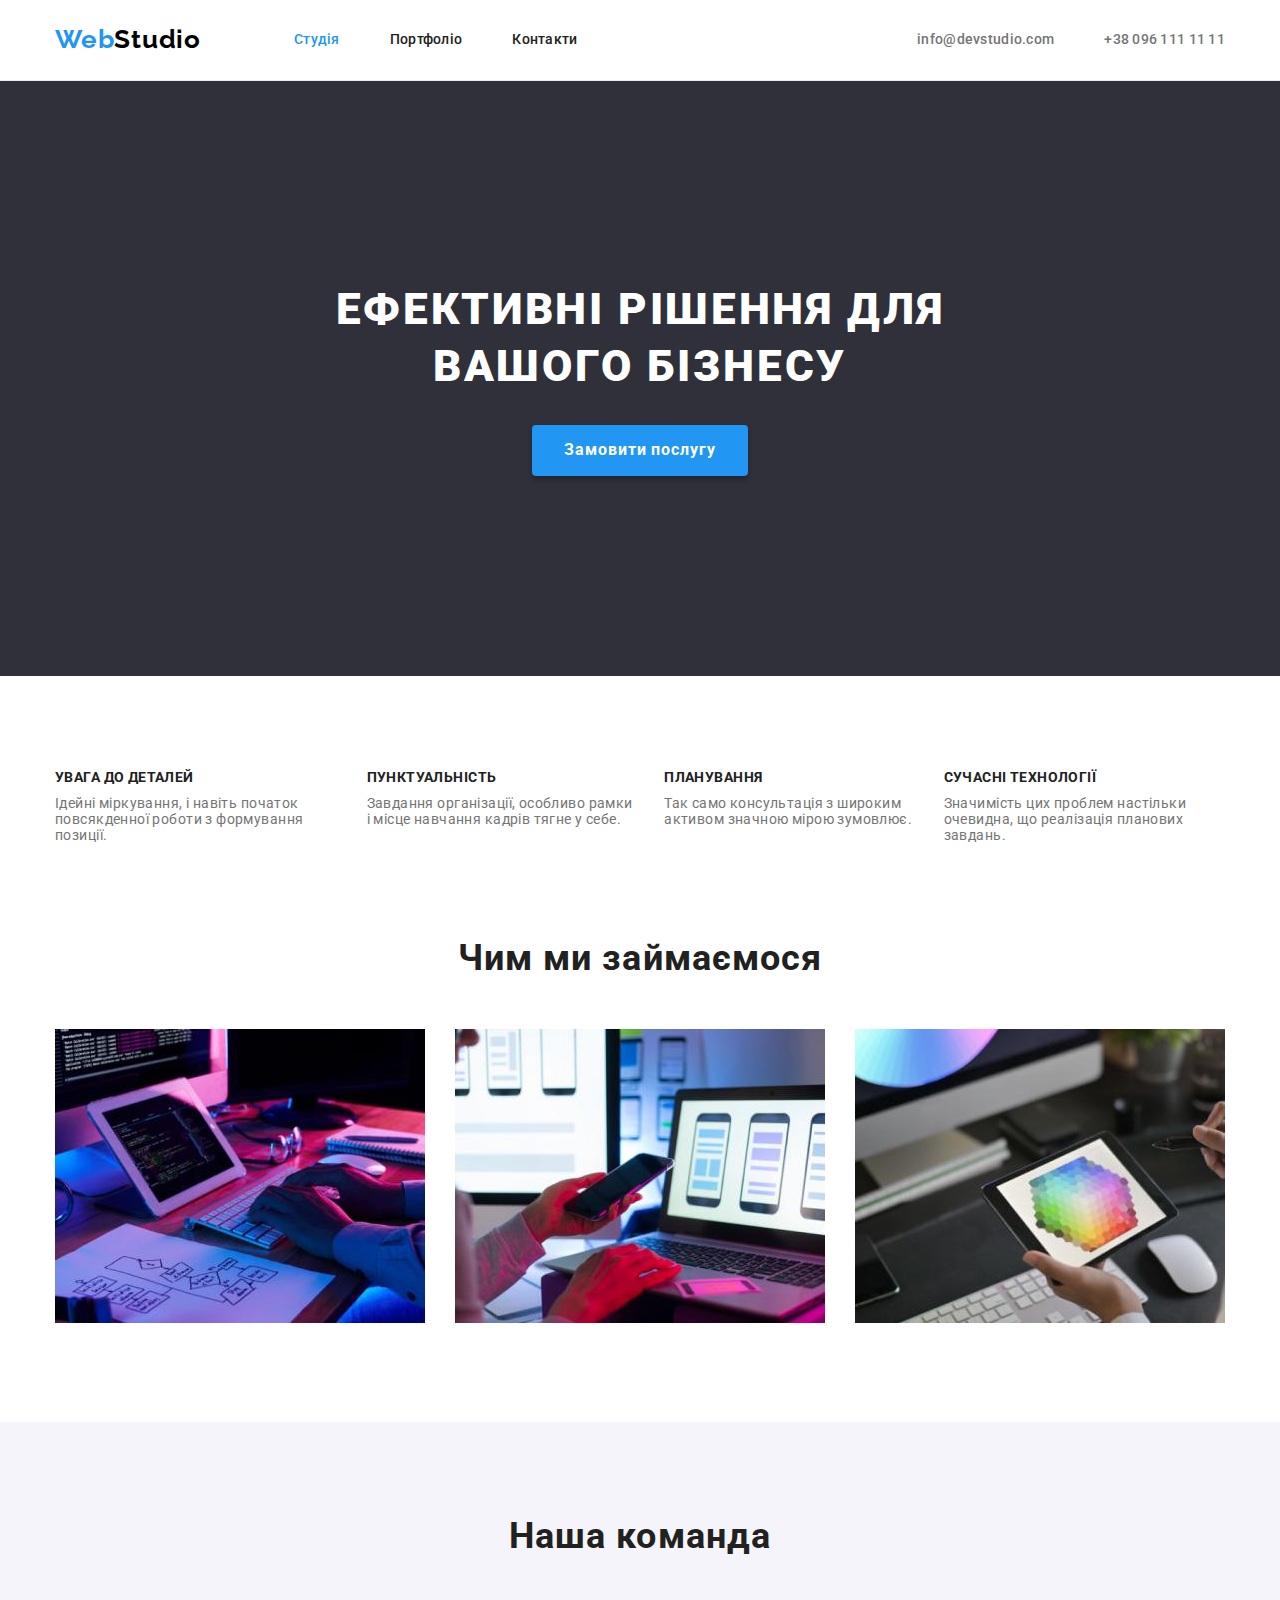
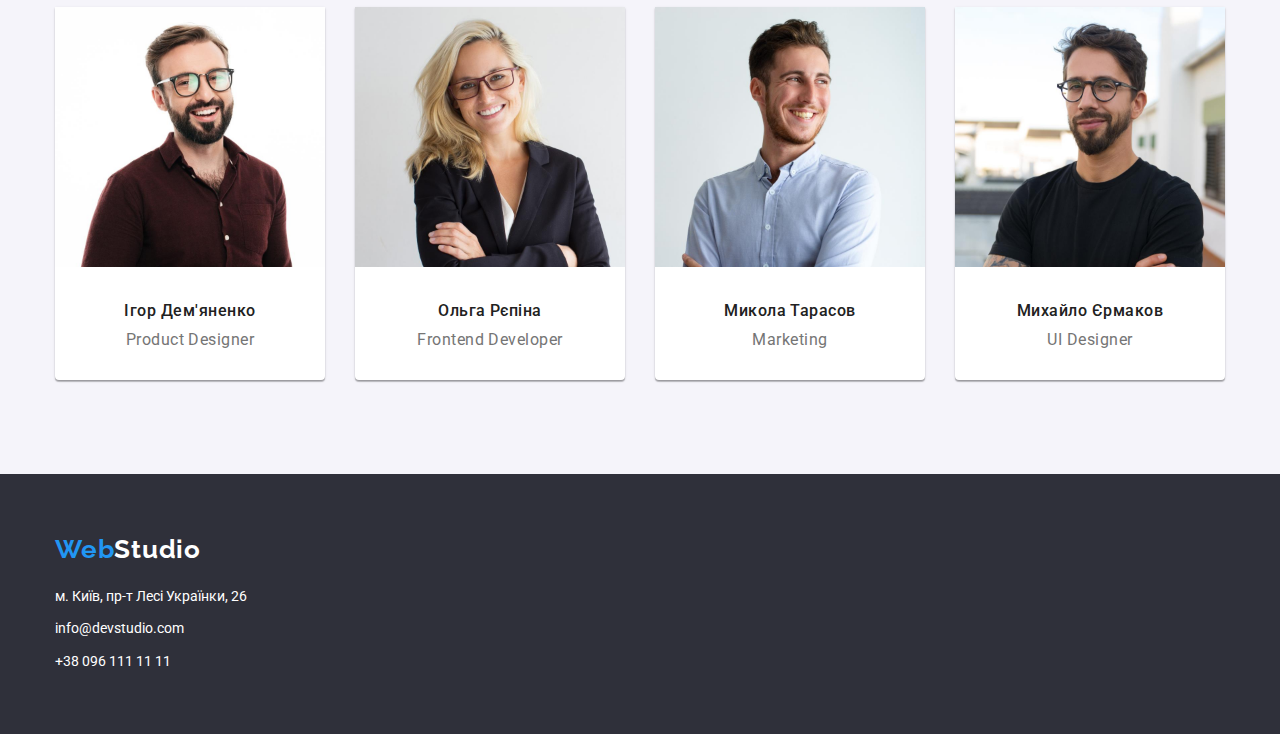
==== index.html @ 36f6ff15 "goit-markup-hw-04" ====
<!DOCTYPE html>
<html lang="uk">
  <head>
    <meta charset="UTF-8">
    <link href="https://fonts.googleapis.com/css2?family=Raleway:wght@700&family=Roboto:wght@400;500;700;900&display=swap" rel="stylesheet">
    <meta http-equiv="X-UA-Compatible" content="IE=edge">
    <meta name="viewport" content="width=device-width, initial-scale=1.0">
    <title>Web Studio</title>
    <link rel="stylesheet" href="https://cdnjs.cloudflare.com/ajax/libs/modern-normalize/1.1.0/modern-normalize.min.css">
    <link rel="stylesheet" href="./css/main.css">
  </head>
  <body>
    <!--Шапка сайту-->
    <header class="header">
      <nav class="container main-nav">
        <a href="./index.html" class="logoheader"><span class="logoweb">Web</span>Studio</a>
        <ul class="site-nav list">
          <li class="item">
            <a href="./index.html" class="link current">Студія</a>
          </li>
          <li class="item">
            <a href="./portfolio.html" class="link">Портфоліо</a>
          </li>
          <li class="item">
            <a href="#" class="link">Контакти</a>
          </li>
        </ul>
        <ul class="nav-contacts list">
          <li class="item">
            <a href="mailto:info@devstudio.com" class="link contacts">info@devstudio.com</a>
          </li>
          <li class="item">
            <a href="tel:+380961111111" class="link contacts">+38 096 111 11 11</a>
          </li>
        </ul>
      </nav>
    </header>
    <main>
      <!--Секція Герой-->
      <section class="hero background">
        <h1 class="hero-title">Ефективні рішення для вашого бізнесу</h1>
        <button type="button" class="button button-hero">Замовити послугу</button>
      </section>
      <!--Cекція Особливості-->
      <section class="section">
        <div class="container"><h2 class="visually-hidden">Наші переваги</h2>
        <ul class="feature list">
          <li class="item">
            <h3 class="feature-title">Увага до деталей</h3>
            <p class="feature-text">
              Ідейні міркування, і навіть початок повсякденної роботи з
              формування позиції.
            </p>
          </li>
          <li class="item">
            <h3 class="feature-title">Пунктуальність</h3>
            <p class="feature-text">
              Завдання організації, особливо рамки і місце навчання кадрів тягне
              у себе.
            </p>
          </li>
          <li class="item">
            <h3 class="feature-title">Планування</h3>
            <p class="feature-text">
              Так само консультація з широким активом значною мірою зумовлює.
            </p>
          </li>
          <li class="item">
            <h3 class="feature-title">Сучасні технології</h3>
            <p class="feature-text">
              Значимість цих проблем настільки очевидна, що реалізація планових
              завдань.
            </p>
          </li>
        </ul></div>
      </section>
      <!--Чим ми займаємося-->
      <section class="section worklist-section">
        <div class="container"><h2 class="worklist-title">Чим ми займаємося</h2>
        <ul class="worklist list">
          <li>
            <img src="./images/box1.jpg" width="370" alt="box1">
          </li>
          <li>
            <img src="./images/box2.jpg" width="370" alt="box2">
          </li>
          <li>
            <img src="./images/box3.jpg" width="370" alt="box3">
          </li>
        </ul></div>
      </section>
      <!--Наша команда-->
      <section class="section-grey">
        <div class="container"><h2 class="family-title">Наша команда</h2>
        <ul class="family list">
          <li class="card item">
            <img class="photo"
              src="./images/ihor.jpg"
              width="270"
              alt="Фото першого співробітника">
            <div class="team"><h3 class="family-name">Ігор Дем'яненко</h3>
            <p class="family-jobtitle">Product Designer</p></div>
          </li>
          <li class="card item">
            <img class="photo"
              src="./images/olha.jpg"
              width="270"
              alt="Фото другого співробітника">
            <div class="team"><h3 class="family-name">Ольга Рєпіна</h3>
            <p class="family-jobtitle">Frontend Developer</p></div>
          </li>
          <li class="card item">
            <img class="photo"
              src="./images/mykola.jpg"
              width="270"
              alt="Фото третього співробітника">
            <div class="team"><h3 class="family-name">Микола Тарасов</h3>
            <p class="family-jobtitle">Marketing</p></div>
          </li>
          <li class="card item">
            <img class="photo"
              src="./images/mykhailo.jpg"
              width="270"
              alt="Фото четвертого співробітника">
            <div class="team"><h3 class="family-name">Михайло Єрмаков</h3>
            <p class="family-jobtitle">UI Designer</p></div>
          </li>
        </ul></div>
      </section>
    </main>
    <!--Футер сайту-->
    <footer class="footer">
      <div class="container"><a href="./index.html" class="address logofooter"><span class="logoweb">Web</span>Studio</a>
      <address>
        <ul class="footer-nav list">
          <li>
            <a
              href="https://goo.gl/maps/ZicWZSvamPS7MqvVA"
              class="address-text link"
              target="_blank"
              rel="noopener noreferrer"
              >м. Київ, пр-т Лесі Українки, 26</a
            >
          </li>
          <li>
            <a href="mailto:info@devstudio.com" class="address-mail link">info@devstudio.com</a>
          </li>
          <li>
            <a href="tel:+380961111111" class="address-tel link">+38 096 111 11 11</a>
          </li>
        </ul>
      </address></div>
    </footer>
  </body>
</html>
---- css/main.css ----
/* Колір основного тексту #212121 */
/* Колір вторичного тексту #757575 */
/* Колір фону #FFFFFF */
/* Колір вторичного фону #F5F4FA */
/* Колір акценту #2196F3 */
/* Колір кнопки #F5F4FA */

:root {
    --primary-text-color: #757575;
    --title-text-color: #212121;
    --accent-color: #2196F3;
    --primary-white-color: #FFFFFF;
    --secondary-bg-color: #F5F4FA;
}

/* html {
    box-sizing: border-box;
}

*,
*::before,
*::after {
    box-sizing: inherit;
} */

body {
    background-color: var(--primary-white-color);
    color: var(--primary-text-color);
    font-family: 'Roboto', sans-serif;
    margin: 0;
}

.header {
    border-bottom: 1px solid #ECECEC;
}

/* Hidden H1 */
.visually-hidden {
    position: absolute;
    white-space: nowrap;
    
    width: 1px;
    height: 1px;
    
    overflow: hidden;
    
    border: 0;
    padding: 0;
    
    clip: rect(0 0 0 0);
    clip-path: inset(50%);
    margin: -1px;
  } 

.li {
    padding: 0;
    margin: 0;
}

.ul {
    padding: 0;
    margin: 0;
    padding-inline-start: 0;
}

.list {
    list-style: none;
    margin: 0;
    padding: 0;
}

/* Контейнер */
.container {
    width: 1200px;
    
    padding-left: 15px;
    padding-right: 15px;
  
    margin-left: auto;
    margin-right: auto;
  }

/* Background */

.background {
    background-color: #2F303A;
}

.footer {
    background-color: #2F303A;
    padding-top: 60px;
    padding-bottom: 60px;
}

/* Логотип/Logo */

.logoheader {
    color: #000000;
    
    font-family: Raleway;
    font-weight: 700;
    font-size: 26px;
    
    line-height: 1.19;
    letter-spacing: 0.03em;

    padding-top: 24px;
    padding-bottom: 25px;
    
    text-decoration: none;
}

.logofooter {
    color: #FFFFFF;
    display: inline-block;
    
    font-family: Raleway;
    font-weight: 700;
    font-size: 26px;
    
    line-height: 1.19;
    letter-spacing: 0.03em;
    
    text-decoration: none;

    margin-bottom: 20px;
}

.logoweb {
    color: #2196F3;
}

/* Site nav */

.main-nav {
    display: flex;
    align-items: center;
}

.site-nav {
    display: flex;
    margin-left: 93px;
}

.site-nav .link {
    color: var(--title-text-color);
    
    font-weight: 500;
    font-size: 14px;
    
    line-height: 1.14;
    letter-spacing: 0.02em;
    
    display: block;
    
    padding-top: 32px;
    padding-bottom: 32px;
    
    text-decoration: none;
}

.site-nav .item + .item {
    margin-left: 50px;
}

.nav-contacts {
    display: flex;
    margin-left: auto;
}

.nav-contacts .link {
    color: var(--primary-text-color);
    
    font-weight: 500;
    font-size: 14px;
    
    line-height: 1.14;
    letter-spacing: 0.02em;
    
    display: block;
    
    padding-top: 32px;
    padding-bottom: 32px;
    
    text-decoration: none;
}

.nav-contacts .item + .item {
    margin-left: 50px;
}

.site-nav .link:hover,
.site-nav .link:focus,
.nav-contacts .link:hover,
.nav-contacts .link:focus {
    color: var(--accent-color);
}

.link.current {
    color: var(--accent-color);
}

/* Герой */

.hero {
    text-align: center;

    padding-top: 200px;
    padding-bottom: 200px;
}

.hero-title {
    color: #FFFFFF;

    font-weight: 900;
    font-size: 44px;

    line-height: 1.3;
    text-align: center;
    letter-spacing: 0.06em;

    text-transform: uppercase;

    width: 696px;

    margin: 0 auto 30px;
}

/* Button */

.button {
    background-color: #F5F4FA;
    font-size: 16px;
    line-height: 1.6;
    text-align: center;
    letter-spacing: 0.03em;
    cursor: pointer;
}

.button:focus,
.button:hover {
    color: var(--primary-white-color);
    background-color: var(--accent-color);
}

.button-portfolio:focus,
.button-portfolio:hover {
    color: var(--primary-white-color);
    background-color: var(--accent-color);
    box-shadow: 0 4px 4px rgba(0, 0, 0, 0.250);
}


.button-hero {
    color: var(--primary-white-color);
    background-color: #2196F3;
    font-weight: 700;
    font-size: 16px;
    line-height: 1.9;
    align-items: center;
    text-align: center;
    letter-spacing: 0.06em;
    border: 0 solid;
    border-color: var(--accent-color);
    border-radius: 4px;
    box-shadow: 0 4px 4px rgba(0, 0, 0, 0.250);

    padding: 10px 32px;
}

.button-portfolio {
    font-family: inherit;
    color: #000000;
    background-color: #F5F4FA;
    font-weight: 500;
    font-size: 16px;
    line-height: 1.6;
    text-align: center;
    letter-spacing: 0.03em;
    padding: 6px 22px;
    min-width: 73px;
    border: 0 solid;
    border-color: var(--accent-color);
    border-radius: 4px;
    /* box-shadow: 0 4px 4px rgba(0, 0, 0, 0.250) */
}

/* Секція */

.section {
    color: var(--primary-text-color);
    padding-top: 94px;
    padding-bottom: 94px;
}

.section-portfolio {
    padding-bottom: 94px;
}

.section-grey {
    background-color: var(--secondary-bg-color);
    padding-top: 94px;
    padding-bottom: 94px;
}

/* Особливості/Features */

/* .feature-headtitle {
    display: none;
} */

.feature {
    display: flex;
    /* margin-top: 94px;
    margin-bottom: 94px; */
}

.feature-list {
    color: var(--primary-text-color);
    font-size: 14px;
    line-height: 1.7;
    letter-spacing: 0.03em;
    padding-left: 0;
    display: block;
    align-items: center;
    margin-top: 0;
    margin-bottom: 0;
}

.feature-title {
    color: var(--title-text-color);
    font-weight: 700;
    font-size: 14px;
    line-height: 1.14;
    letter-spacing: 0.03em;
    text-transform: uppercase;
    margin-top: 0;
    margin-bottom: 10px;
}

.feature-text {
    color: var(--primary-text-color);
    font-size: 14px;
    line-height: 1.14;
    letter-spacing: 0.03em;
    margin-top: 0;
    margin-bottom: 0;
}

.feature .item + .item {
    margin-left: 30px;
}

/* Чим ми займаємось/Work */

.worklist {
    display: flex;
    justify-content: space-between;
    margin-bottom: 0;
}

.worklist-section {
    padding-top: 0;
    padding-bottom: 94px;
}

.worklist-title {
    display: block;
    color: var(--title-text-color);
    font-weight: 700;
    font-size: 36px;
    line-height: 1.16;
    text-align: center;
    letter-spacing: 0.03em;
    margin-top: 0;
    margin-bottom: 50px;
}

/* Наша команда/Family */

.family {
    display: flex;
    margin-bottom: 0;
}

.family .card {
    align-items: center;
    background-color: var(--primary-white-color);
    box-shadow: 0px 1px 3px rgba(0, 0, 0, 0.12), 0px 1px 1px rgba(0, 0, 0, 0.14), 0px 2px 1px rgba(0, 0, 0, 0.2);
    border-radius: 0px 0px 4px 4px;
}

.family .item + .item {
    margin-left: 30px;
}

.family .photo {
    margin-bottom: 0;
}

.family-title {
    color: var(--title-text-color);
    font-weight: 700;
    font-size: 36px;
    line-height: 1.16;
    text-align: center;
    letter-spacing: 0.03em;
    margin-top: 0;
    margin-bottom: 50px;
}

.family-name {
    color: var(--title-text-color);
    font-weight: 500;
    font-size: 16px;
    line-height: 1.18;
    text-align: center;
    letter-spacing: 0.03em;
    margin-top: 0;
    margin-bottom: 10px;
}

.family-jobtitle {
    font-size: 16px;
    line-height: 1.18;
    text-align: center;
    letter-spacing: 0.03em;
    margin: 0;
}

.team {
    padding-top: 30px;
    padding-bottom: 30px;
}

/* Портфоліо/Portfolio */

.portfolio-btn {
    display: flex;
    justify-content: center;
    gap: 8px;
    margin-bottom: 50px;
}

.portfolio-img {
    display: block;
}

/* .portfolio-btn {
    margin-top: 94px;
    margin-bottom: 34px;
} */

/* .portfolio-btn .item + .item {
    margin-left: 8px;
} */

.portfolio-list {
    display: flex;
    flex-wrap: wrap;
    align-items: center;
}

.portfolio-list .card {
    align-items: center;
    background-color: var(--primary-white-color);
    margin-right: 30px;
    margin-bottom: 30px;
}

.portfolio-title {
    color: var(--title-text-color);
    font-weight: 700;
    font-size: 18px;
    line-height: 2;
    letter-spacing: 0.06em;
    margin: 0;
}

.portfolio-text {
    color: var(--primary-text-color);
    font-style: normal;
    font-weight: 400;
    font-size: 16px;
    line-height: 1.9;
    letter-spacing: 0.03em;
    margin-top: 4px;
    margin-bottom: 0;
}

.portfolio-list .card:nth-child(3n) {
    margin-right: 0;
}

.portfolio-list .card:nth-last-child(-n+3) {
    margin-bottom: 0;
}

.portfolio-link {
    text-decoration: none;
    margin: 0;
}

.portfolio-list .border {
    padding: 20px 24px;

    border-right-width: 1px;
    border-right-style: solid;
    border-right-color: #EEEEEE;

    border-bottom-width: 1px;
    border-bottom-style: solid;
    border-bottom-color: #EEEEEE;

    border-left-width: 1px;
    border-left-style: solid;
    border-left-color: #EEEEEE;
}

/* Адреса/Address */
.address {
    text-decoration: none;
    font-style: normal; 
}

.address-text {
    display: inline-block;
    text-decoration: none;
    font-style: normal;
    color: #FFFFFF;
    font-size: 14px;
    line-height: 1.71;
    margin-bottom: 9px;
}

.address-mail {
    display: inline-block;
    text-decoration: none;
    font-style: normal;
    color: #FFFFFF;
    font-size: 14px;
    line-height: 1.71;
    margin-bottom: 9px;
}

.address-tel {
    display: inline-block;
    text-decoration: none;
    font-style: normal;
    color: #FFFFFF;
    font-size: 14px;
    line-height: 1.71;
}

/* .address-link {
    text-decoration: none;
    font-style: normal;
    color: rgba(255, 255, 255, 0.6);
    font-size: 14px;
    line-height: 1.71;
} */

/* Футер/Footer */
.footer-nav {
    margin: 0;
}

.footer-nav .link {
    text-decoration: none;
}

.footer-nav .link:hover,
.footer-nav .link:focus {
    color: var(--accent-color);
}
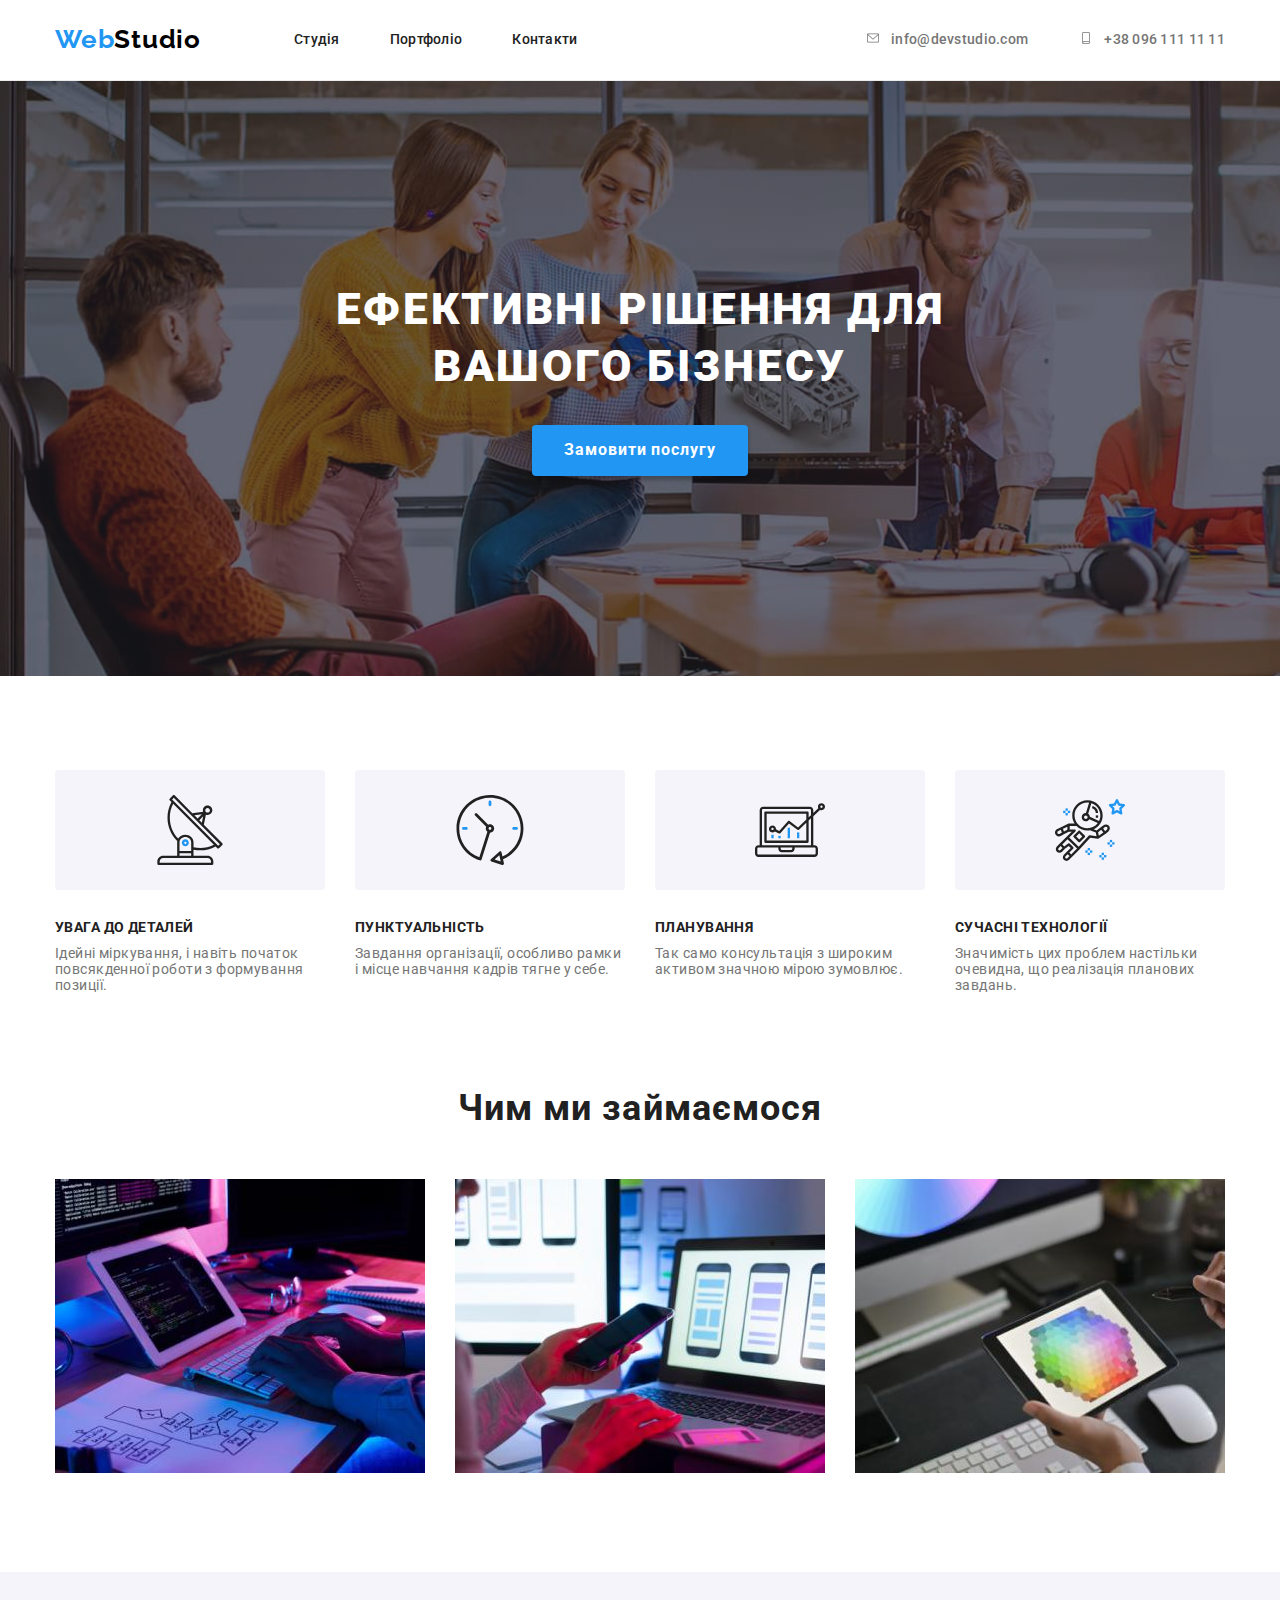
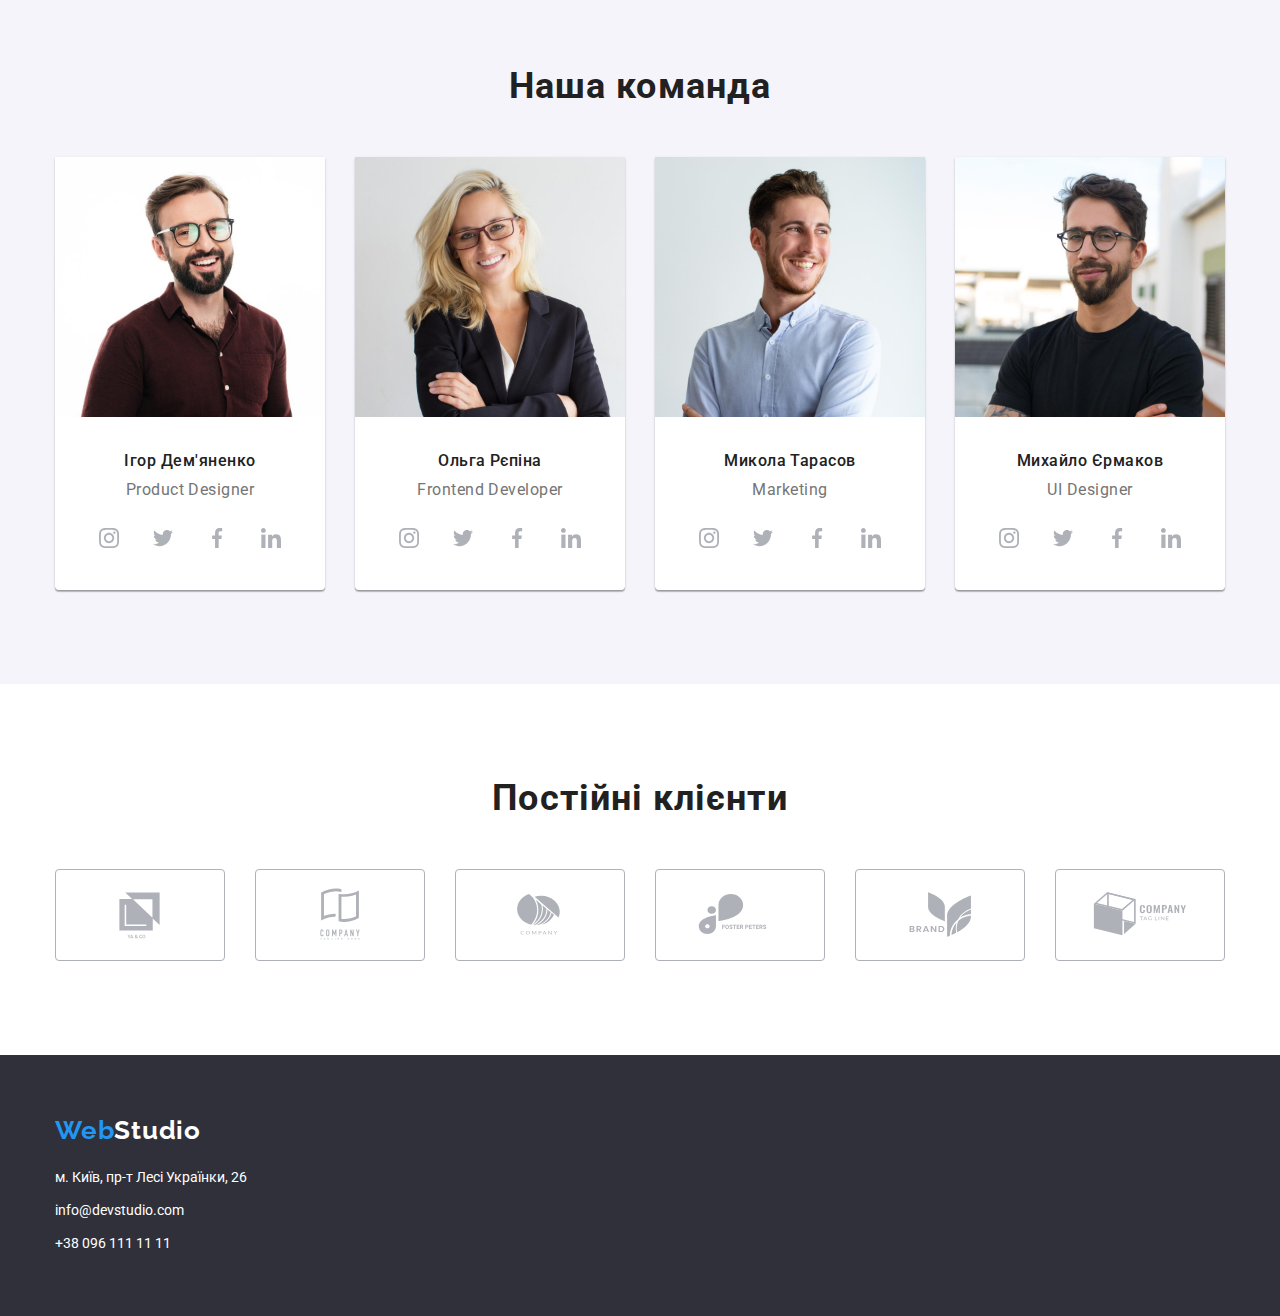
==== commit a58957b1: "goit-markup-hw-04" ====
--- a/index.html
+++ b/index.html
@@ -27,10 +27,15 @@
         </ul>
         <ul class="nav-contacts list">
           <li class="item">
-            <a href="mailto:info@devstudio.com" class="link contacts">info@devstudio.com</a>
-          </li>
-          <li class="item">
-            <a href="tel:+380961111111" class="link contacts">+38 096 111 11 11</a>
+            <a href="mailto:info@devstudio.com" class="link contacts">
+              <svg class="contact-icons" width="16px" height="12px">
+                <use href="./images/icons.svg#icon-envelope"></use>
+                </svg>info@devstudio.com</a>
+          </li>
+          <li class="item">
+            <a href="tel:+380961111111" class="link contacts"><svg class="contact-icons" width="16px" height="12px">
+              <use href="./images/icons.svg#icon-smartphone"></use>
+              </svg>+38 096 111 11 11</a>
           </li>
         </ul>
       </nav>
@@ -46,6 +51,9 @@
         <div class="container"><h2 class="visually-hidden">Наші переваги</h2>
         <ul class="feature list">
           <li class="item">
+            <div class="feature-pics"><svg width="70px" height="70px">
+              <use href="./images/icons.svg#icon-antenna"></use>
+              </svg></div>
             <h3 class="feature-title">Увага до деталей</h3>
             <p class="feature-text">
               Ідейні міркування, і навіть початок повсякденної роботи з
@@ -53,6 +61,9 @@
             </p>
           </li>
           <li class="item">
+            <div class="feature-pics"><svg width="70px" height="70px">
+              <use href="./images/icons.svg#icon-clock"></use>
+              </svg></div>
             <h3 class="feature-title">Пунктуальність</h3>
             <p class="feature-text">
               Завдання організації, особливо рамки і місце навчання кадрів тягне
@@ -60,12 +71,18 @@
             </p>
           </li>
           <li class="item">
+            <div class="feature-pics"><svg width="70px" height="70px">
+              <use href="./images/icons.svg#icon-diagram"></use>
+              </svg></div>
             <h3 class="feature-title">Планування</h3>
             <p class="feature-text">
               Так само консультація з широким активом значною мірою зумовлює.
             </p>
           </li>
           <li class="item">
+            <div class="feature-pics"><svg width="70px" height="70px">
+              <use href="./images/icons.svg#icon-astronaut"></use>
+              </svg></div>
             <h3 class="feature-title">Сучасні технології</h3>
             <p class="feature-text">
               Значимість цих проблем настільки очевидна, що реалізація планових
@@ -100,6 +117,20 @@
               alt="Фото першого співробітника">
             <div class="team"><h3 class="family-name">Ігор Дем'яненко</h3>
             <p class="family-jobtitle">Product Designer</p></div>
+            <ul class="social-media list">
+              <li class="social-item"><a href="#" class="social-link"><svg class="social-icon" width="20px" height="20px">
+                <use href="./images/icons.svg#icon-instagram"></use>
+                </svg></a></li>
+                <li class="social-item"><a href="#" class="social-link"><svg class="social-icon" width="20px" height="20px">
+                <use href="./images/icons.svg#icon-twitter"></use>
+                </svg></a></li>
+                <li class="social-item"><a href="#" class="social-link"><svg class="social-icon" width="20px" height="20px">
+                <use href="./images/icons.svg#icon-facebook"></use>
+                </svg></a></li>
+                <li class="social-item"><a href="#" class="social-link"><svg class="social-icon" width="20px" height="20px">
+                <use href="./images/icons.svg#icon-linkedin"></use>
+                </svg></a></li>
+            </ul>
           </li>
           <li class="card item">
             <img class="photo"
@@ -108,6 +139,20 @@
               alt="Фото другого співробітника">
             <div class="team"><h3 class="family-name">Ольга Рєпіна</h3>
             <p class="family-jobtitle">Frontend Developer</p></div>
+            <ul class="social-media list">
+              <li class="social-item"><a href="#" class="social-link"><svg class="social-icon" width="20px" height="20px">
+                <use href="./images/icons.svg#icon-instagram"></use>
+                </svg></a></li>
+                <li class="social-item"><a href="#" class="social-link"><svg class="social-icon" width="20px" height="20px">
+                <use href="./images/icons.svg#icon-twitter"></use>
+                </svg></a></li>
+                <li class="social-item"><a href="#" class="social-link"><svg class="social-icon" width="20px" height="20px">
+                <use href="./images/icons.svg#icon-facebook"></use>
+                </svg></a></li>
+                <li class="social-item"><a href="#" class="social-link"><svg class="social-icon" width="20px" height="20px">
+                <use href="./images/icons.svg#icon-linkedin"></use>
+                </svg></a></li>
+            </ul>
           </li>
           <li class="card item">
             <img class="photo"
@@ -116,6 +161,20 @@
               alt="Фото третього співробітника">
             <div class="team"><h3 class="family-name">Микола Тарасов</h3>
             <p class="family-jobtitle">Marketing</p></div>
+            <ul class="social-media list">
+              <li class="social-item"><a href="#" class="social-link"><svg class="social-icon" width="20px" height="20px">
+                <use href="./images/icons.svg#icon-instagram"></use>
+                </svg></a></li>
+                <li class="social-item"><a href="#" class="social-link"><svg class="social-icon" width="20px" height="20px">
+                <use href="./images/icons.svg#icon-twitter"></use>
+                </svg></a></li>
+                <li class="social-item"><a href="#" class="social-link"><svg class="social-icon" width="20px" height="20px">
+                <use href="./images/icons.svg#icon-facebook"></use>
+                </svg></a></li>
+                <li class="social-item"><a href="#" class="social-link"><svg class="social-icon" width="20px" height="20px">
+                <use href="./images/icons.svg#icon-linkedin"></use>
+                </svg></a></li>
+            </ul>
           </li>
           <li class="card item">
             <img class="photo"
@@ -124,8 +183,46 @@
               alt="Фото четвертого співробітника">
             <div class="team"><h3 class="family-name">Михайло Єрмаков</h3>
             <p class="family-jobtitle">UI Designer</p></div>
+            <ul class="social-media list">
+              <li class="social-item"><a href="#" class="social-link"><svg class="social-icon" width="20px" height="20px">
+                <use href="./images/icons.svg#icon-instagram"></use>
+                </svg></a></li>
+                <li class="social-item"><a href="#" class="social-link"><svg class="social-icon" width="20px" height="20px">
+                <use href="./images/icons.svg#icon-twitter"></use>
+                </svg></a></li>
+                <li class="social-item"><a href="#" class="social-link"><svg class="social-icon" width="20px" height="20px">
+                <use href="./images/icons.svg#icon-facebook"></use>
+                </svg></a></li>
+                <li class="social-item"><a href="#" class="social-link"><svg class="social-icon" width="20px" height="20px">
+                <use href="./images/icons.svg#icon-linkedin"></use>
+                </svg></a></li>
+            </ul>
           </li>
         </ul></div>
+      </section>
+      <!--Постійні клієнти-->
+      <section class="section-clients">
+        <div class="container"><h2 class="clients-title">Постійні клієнти</h2>
+        <div class="clients-list"><ul class="clients-list list">
+        <li class="clients-item"><svg class="clients-icon" width="160px" height="106px">
+          <use href="./images/icons.svg#icon-clients-logo1"></use>
+          </svg></li>
+        <li class="clients-item"><svg class="clients-icon" width="160px" height="106px">
+          <use href="./images/icons.svg#icon-clients-logo2"></use>
+          </svg></li>
+        <li class="clients-item"><svg class="clients-icon" width="160px" height="106px">
+          <use href="./images/icons.svg#icon-clients-logo3"></use>
+          </svg></li>
+        <li class="clients-item"><svg class="clients-icon" width="160px" height="106px">
+          <use href="./images/icons.svg#icon-clients-logo4"></use>
+          </svg></li>
+        <li class="clients-item"><svg class="clients-icon" width="160px" height="106px">
+          <use href="./images/icons.svg#icon-clients-logo5"></use>
+          </svg></li>
+        <li class="clients-item"><svg class="clients-icon" width="160px" height="106px">
+          <use href="./images/icons.svg#icon-clients-logo6"></use>
+          </svg></li></ul></div>
+      </div>
       </section>
     </main>
     <!--Футер сайту-->
--- a/css/main.css
+++ b/css/main.css
@@ -11,6 +11,8 @@
     --accent-color: #2196F3;
     --primary-white-color: #FFFFFF;
     --secondary-bg-color: #F5F4FA;
+    --icons-color: #AFB1B8;
+    --border-color: #AFB1B8;
 }
 
 /* html {
@@ -166,6 +168,8 @@
 .nav-contacts {
     display: flex;
     margin-left: auto;
+    justify-content: center;
+    align-items: center;
 }
 
 .nav-contacts .link {
@@ -196,8 +200,13 @@
     color: var(--accent-color);
 }
 
-.link.current {
-    color: var(--accent-color);
+/* .link.current {
+    color: currentColor;
+} */
+
+.contact-icons {
+    margin-right: 10px;
+    fill: currentColor;
 }
 
 /* Герой */
@@ -207,6 +216,13 @@
 
     padding-top: 200px;
     padding-bottom: 200px;
+    
+    background-image: linear-gradient(
+    rgba(47, 48, 58, 0.4),
+    rgba(47, 48, 58, 0.4)),
+    url(../images/hero-image.jpg);
+    background-repeat: no-repeat;
+    background-size: cover;
 }
 
 .hero-title {
@@ -224,6 +240,8 @@
     width: 696px;
 
     margin: 0 auto 30px;
+
+
 }
 
 /* Button */
@@ -305,10 +323,6 @@
 
 /* Особливості/Features */
 
-/* .feature-headtitle {
-    display: none;
-} */
-
 .feature {
     display: flex;
     /* margin-top: 94px;
@@ -349,6 +363,17 @@
 
 .feature .item + .item {
     margin-left: 30px;
+}
+
+.feature-pics {
+    display: flex;
+    width: 270px;
+    height: 120px;
+    padding: 25px 100px;
+    align-items: center;
+    background-color: var(--secondary-bg-color);
+    margin-bottom: 30px;
+    border-radius: 4px;
 }
 
 /* Чим ми займаємось/Work */
@@ -430,8 +455,81 @@
 
 .team {
     padding-top: 30px;
-    padding-bottom: 30px;
-}
+}
+
+.social-media {
+    display: flex;
+    justify-content: center;
+    margin: 16px 32px 30px 32px
+}
+
+.social-item {
+    margin-right: 10px;
+}
+
+.social-item:last-child {
+    margin-right: 0;
+}
+
+.social-link {
+    display: flex;
+    justify-content: center;
+    align-items: center;
+    height: 44px;
+    width: 44px;
+    padding: 12px;
+    border-radius: 50%;
+    color: var(--icons-color);
+    cursor: pointer;
+}
+
+.social-link:hover,
+.social-link:focus {
+    background-color: var(--accent-color);
+    color: var(--primary-white-color);
+}
+
+.social-icon {
+    fill: currentColor;
+}
+
+/* .social-media {
+    display: flex;
+    justify-content: center;
+    margin: 16px 32px 30px 32px;
+}
+
+.social-item {
+    display: flex;
+    margin-right: 10px;
+    width: 44px;
+    height: 44px;
+    border-radius: 50%;
+    padding: 12px;
+}
+
+.social-item:last-child {
+    margin-right: 0;
+}
+
+.social-link {
+    display: flex;
+    width: 100%;
+    height: 100%;
+    align-items: center;
+    justify-content: center;
+    color: var(--icons-color);
+}
+
+.social-item:hover,
+.social-item:focus {
+    background-color: var(--accent-color);
+    fill: var(--primary-white-color);
+}
+
+.social-icon {
+    fill: currentColor;
+} */
 
 /* Портфоліо/Portfolio */
 
@@ -517,6 +615,65 @@
     border-left-color: #EEEEEE;
 }
 
+/* Постійні клієнти */
+/* .clients {
+    display: flex;
+    flex-wrap: wrap;
+    align-items: center;
+} */
+
+.section-clients {
+    display: flex;
+    flex-wrap: wrap;
+    align-items: center;
+    padding-top: 94px;
+    padding-bottom: 94px;
+}
+
+.clients-title {
+    color: var(--title-text-color);
+    font-weight: 700;
+    font-size: 36px;
+    line-height: 1.16;
+    text-align: center;
+    letter-spacing: 0.03em;
+    margin-top: 0;
+    margin-bottom: 50px;
+}
+
+.clients-list {
+    display: flex;
+    justify-content: center;
+    align-items: center;
+}
+
+.clients-item {
+    display: flex;
+    width: 170px;
+    height: 92px;
+    padding: 16px 32px;
+    align-items: center;
+    margin-right: 30px;
+    border: 1px solid ;
+    color: var(--icons-color);
+    border-color: var(--border-color);
+    border-radius: 4px;
+}
+
+.clients-item:last-child {
+    margin-right: 0;
+}
+
+.clients-item:hover,
+.clients-item:focus {
+    border-color: var(--accent-color);
+    color: var(--accent-color);
+}
+
+.clients-icon {
+    fill: currentColor;
+}
+
 /* Адреса/Address */
 .address {
     text-decoration: none;
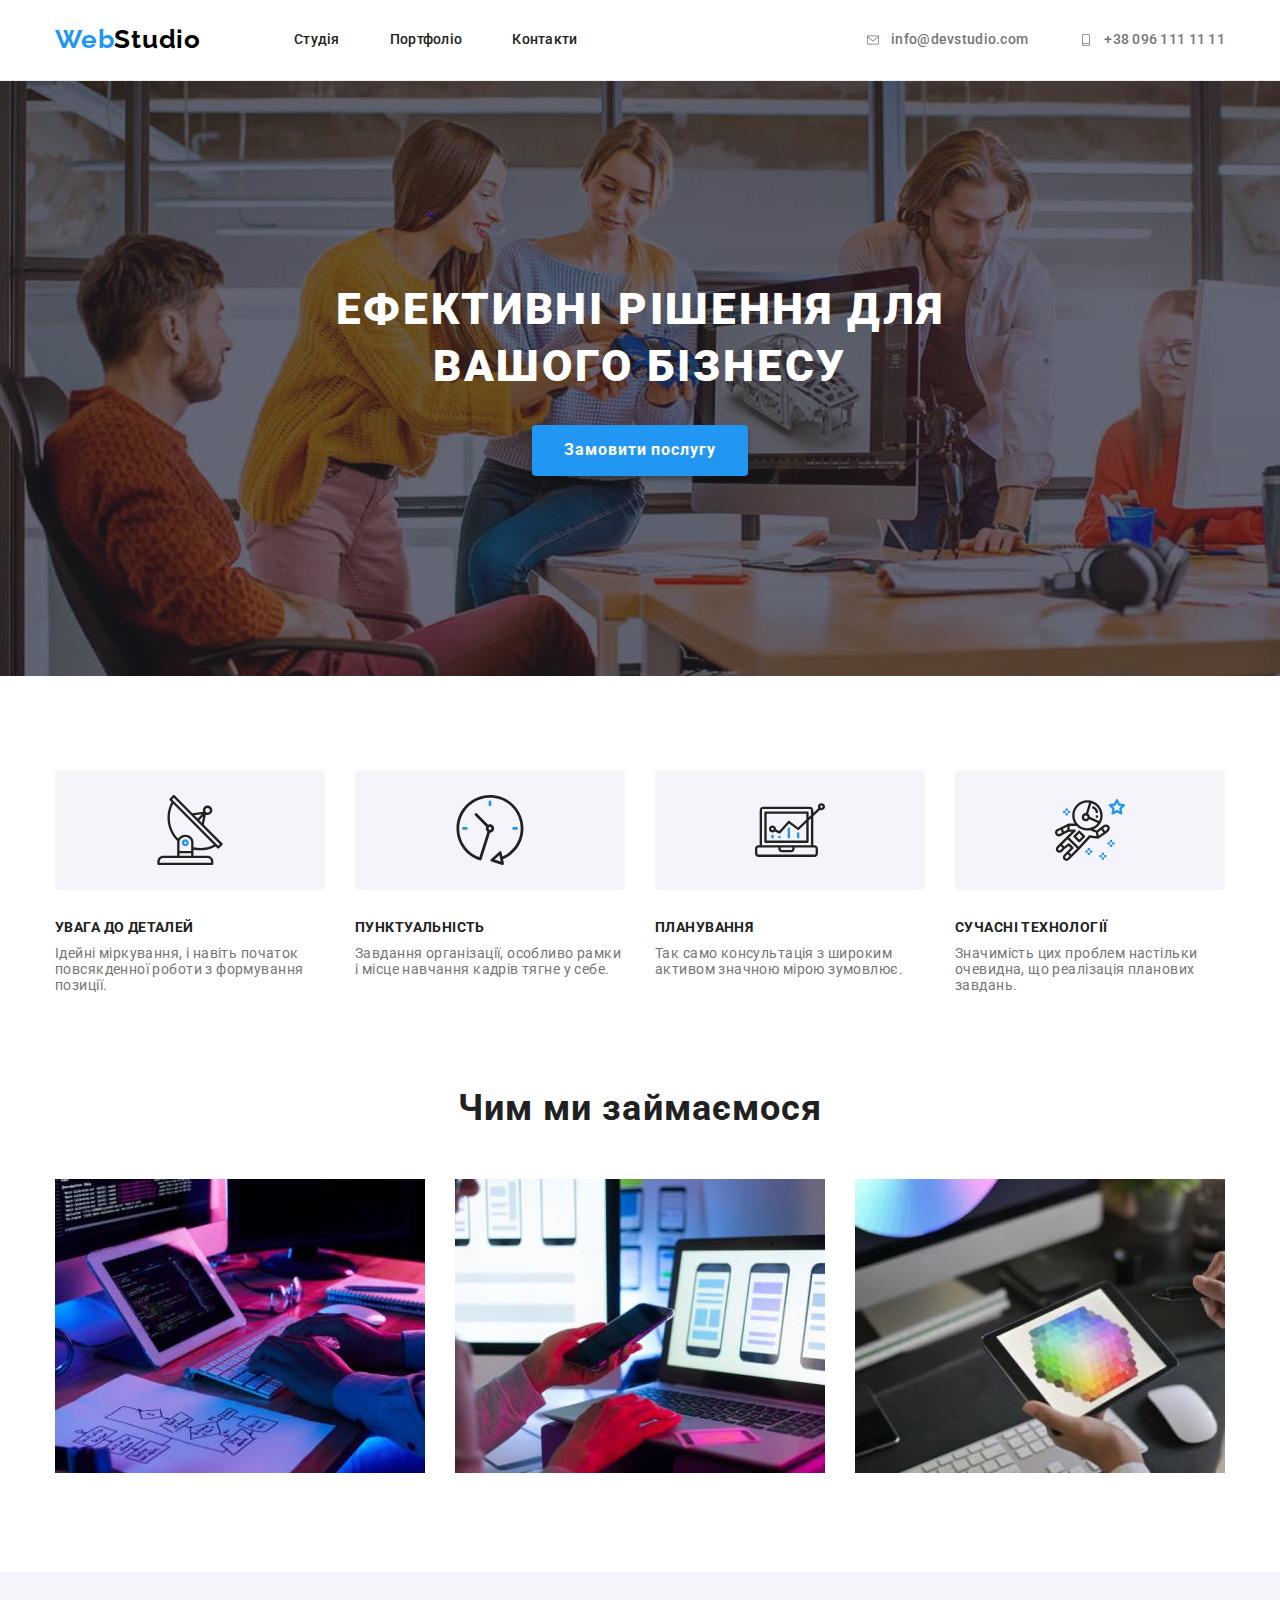
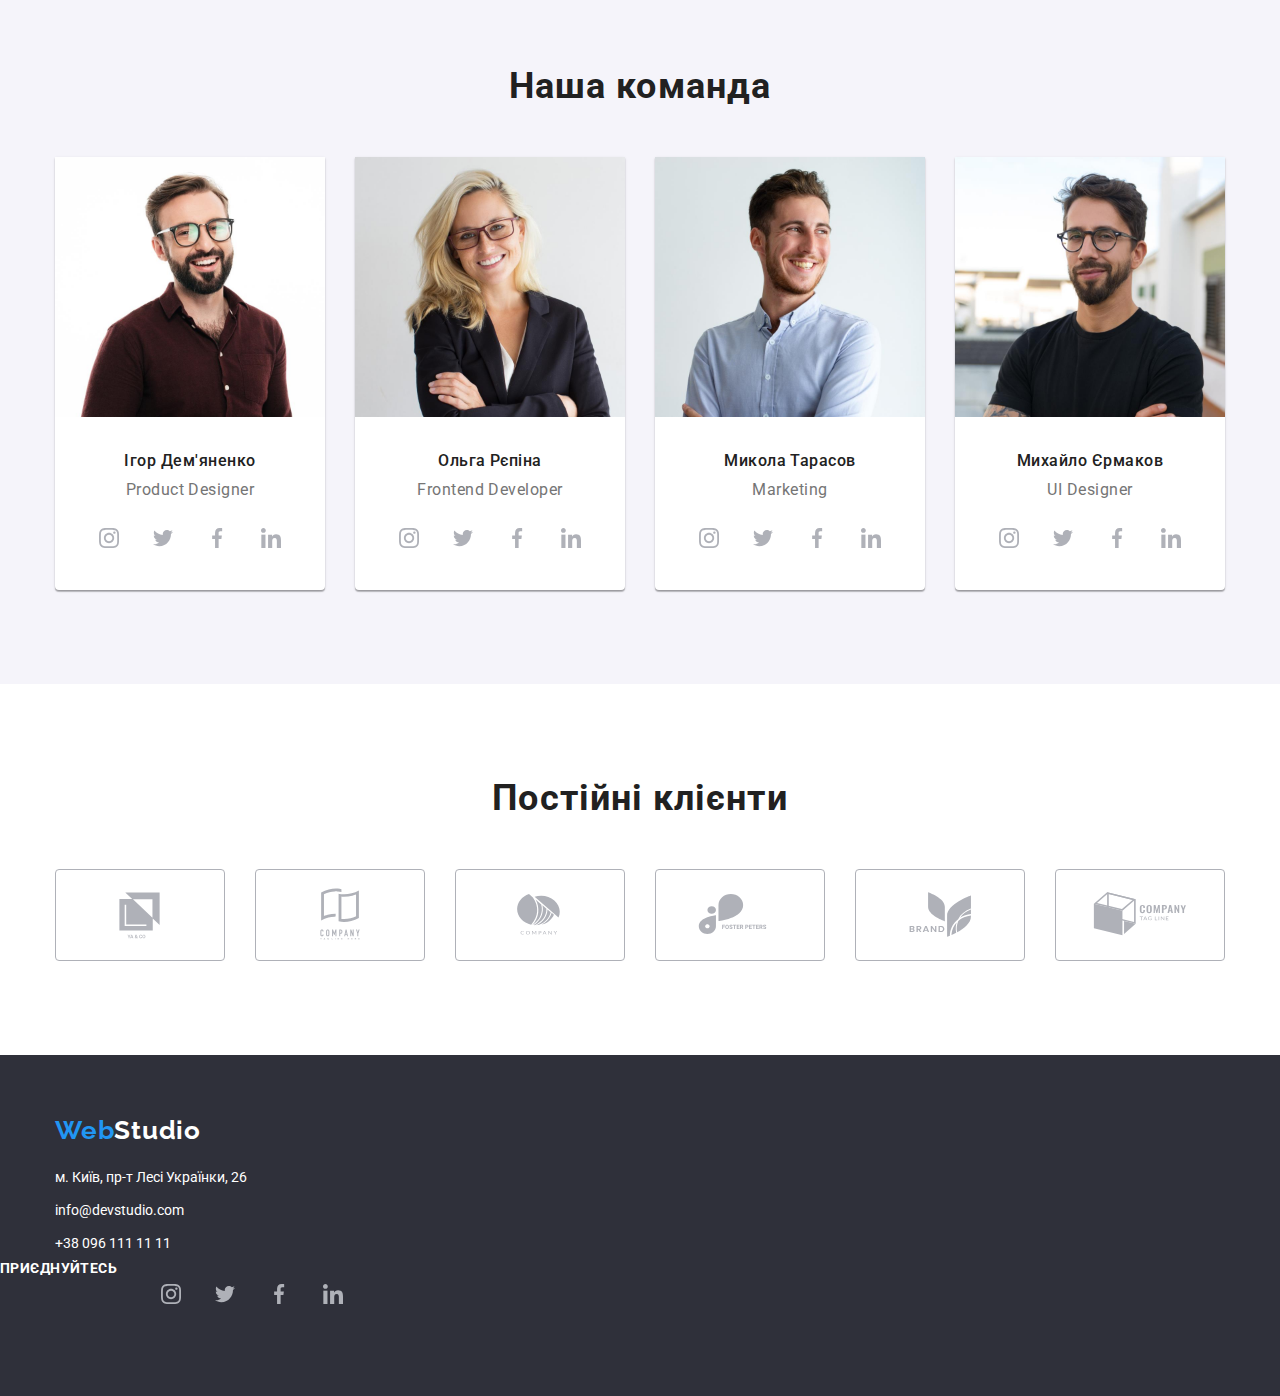
==== commit 609bc688: "goit-markup-hw-04" ====
--- a/index.html
+++ b/index.html
@@ -227,7 +227,8 @@
     </main>
     <!--Футер сайту-->
     <footer class="footer">
-      <div class="container"><a href="./index.html" class="address logofooter"><span class="logoweb">Web</span>Studio</a>
+      <div class="container">
+      <a href="./index.html" class="address logofooter"><span class="logoweb">Web</span>Studio</a>
       <address>
         <ul class="footer-nav list">
           <li>
@@ -247,6 +248,22 @@
           </li>
         </ul>
       </address></div>
+      <div class="joinus">
+        <h2 class="joinus-title">Приєднуйтесь</h2>
+        <ul class="social-media list">
+        <li class="social-item"><a href="#" class="social-link"><svg class="social-icon" width="20px" height="20px">
+          <use href="./images/icons.svg#icon-instagram"></use>
+          </svg></a></li>
+          <li class="social-item"><a href="#" class="social-link"><svg class="social-icon" width="20px" height="20px">
+          <use href="./images/icons.svg#icon-twitter"></use>
+          </svg></a></li>
+          <li class="social-item"><a href="#" class="social-link"><svg class="social-icon" width="20px" height="20px">
+          <use href="./images/icons.svg#icon-facebook"></use>
+          </svg></a></li>
+          <li class="social-item"><a href="#" class="social-link"><svg class="social-icon" width="20px" height="20px">
+          <use href="./images/icons.svg#icon-linkedin"></use>
+          </svg></a></li>
+      </ul></div>
     </footer>
   </body>
 </html>
--- a/css/main.css
+++ b/css/main.css
@@ -181,7 +181,7 @@
     line-height: 1.14;
     letter-spacing: 0.02em;
     
-    display: block;
+    display: inline-flex;
     
     padding-top: 32px;
     padding-bottom: 32px;
@@ -205,6 +205,7 @@
 } */
 
 .contact-icons {
+    align-self: center;
     margin-right: 10px;
     fill: currentColor;
 }
@@ -615,6 +616,11 @@
     border-left-color: #EEEEEE;
 }
 
+.card:hover,
+.card:focus {
+    box-shadow: 0px 1px 1px rgba(0, 0, 0, 0.12), 0px 4px 4px rgba(0, 0, 0, 0.06), 1px 4px 6px rgba(0, 0, 0, 0.16);
+}
+
 /* Постійні клієнти */
 /* .clients {
     display: flex;
@@ -717,7 +723,67 @@
     line-height: 1.71;
 } */
 
+/* Приєднуйтесь */
+
+.joinus {
+    display: flex;
+    width: 206px;
+    height: 80px;
+}
+
+.joinus-title {
+    display: inline-block;
+    font-weight: 700;
+    font-size: 14px;
+    line-height: 1.14px;
+    letter-spacing: 0.03em;
+    color: var(--primary-white-color);
+    text-transform: uppercase;
+}
+
+.joinus .social-media {
+    display: flex;
+    justify-content: center;
+    margin: 16px 32px 30px 32px
+}
+
+.joinus .social-item {
+    margin-right: 10px;
+    
+}
+
+.joinus .social-item:last-child {
+    margin-right: 0;
+}
+
+.joinus .social-link {
+    display: flex;
+    justify-content: center;
+    align-items: center;
+    height: 44px;
+    width: 44px;
+    padding: 12px;
+    border-radius: 50%;
+    color: var(--icons-color);
+    cursor: pointer;
+}
+
+.joinus .social-link:hover,
+.joinus .social-link:focus {
+    background-color: var(--accent-color);
+    color: var(--primary-white-color);
+}
+
+.joinus .social-icon {
+    fill: currentColor;
+}
+
 /* Футер/Footer */
+.footer-block {
+    display: flex;
+    align-items: baseline;
+}
+
 .footer-nav {
     margin: 0;
 }
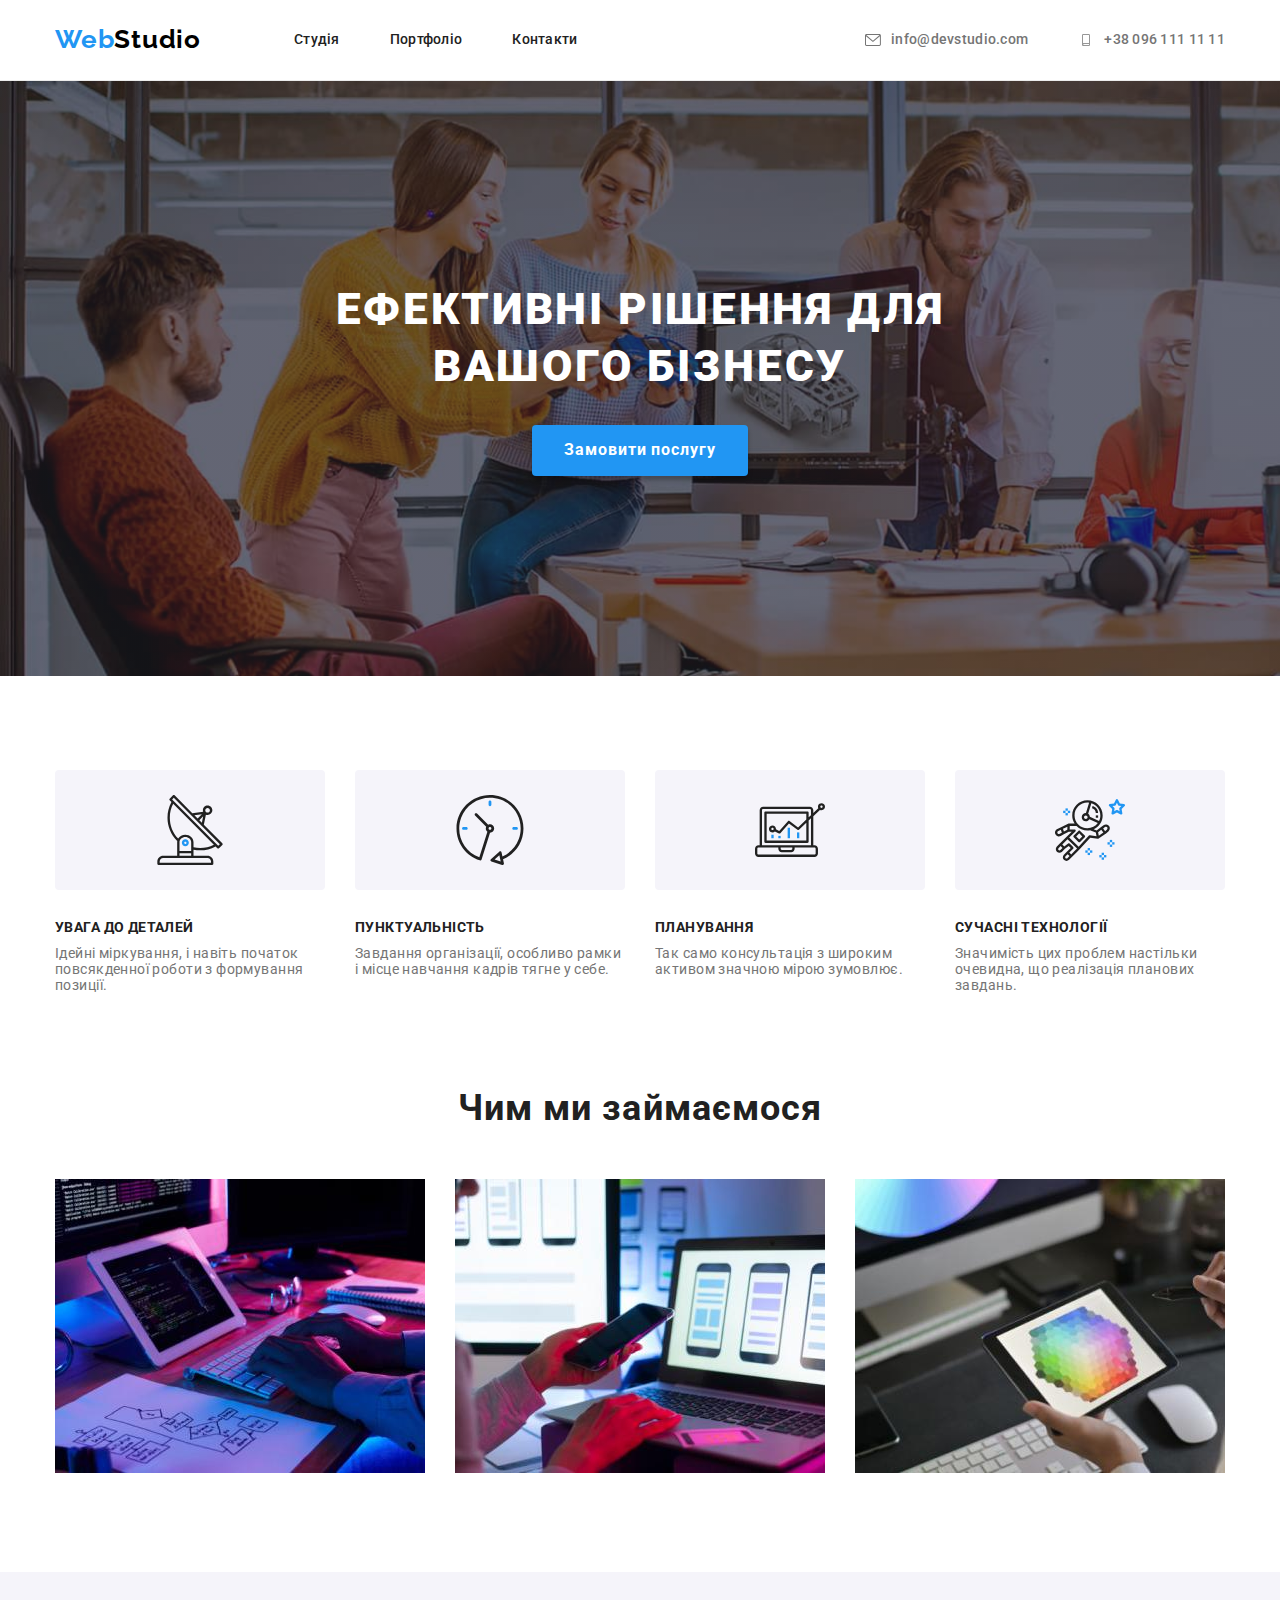
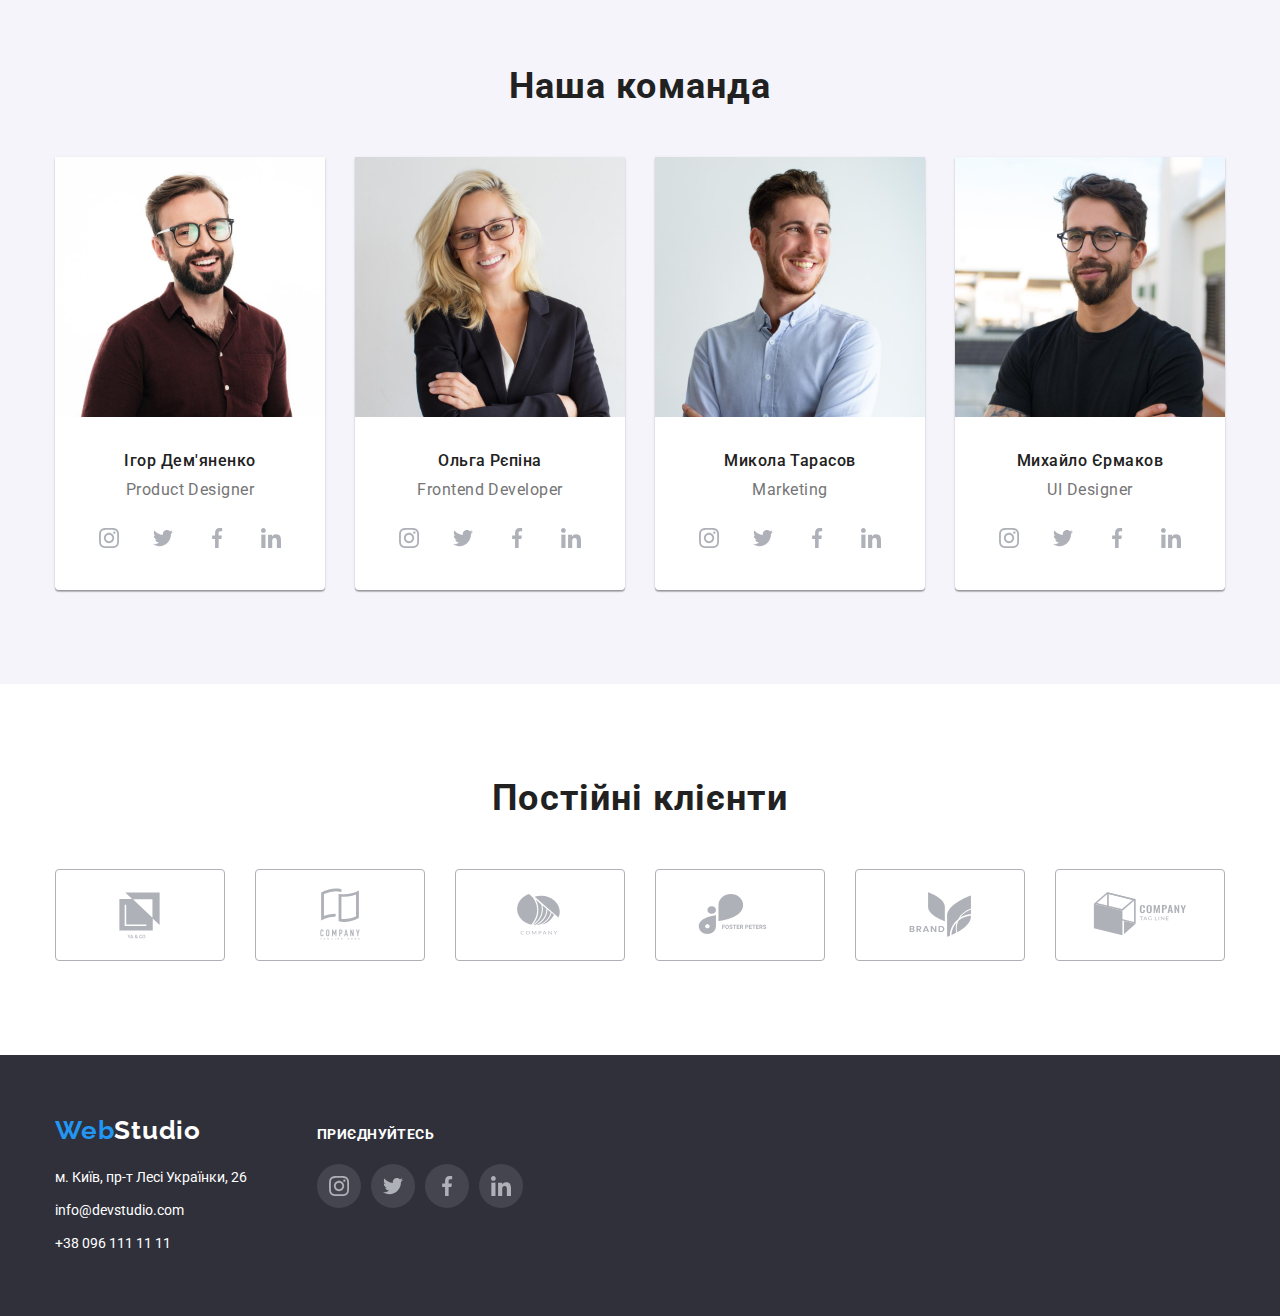
==== commit 1ddbf645: "goit-markup-hw-04" ====
--- a/index.html
+++ b/index.html
@@ -117,7 +117,7 @@
               alt="Фото першого співробітника">
             <div class="team"><h3 class="family-name">Ігор Дем'яненко</h3>
             <p class="family-jobtitle">Product Designer</p></div>
-            <ul class="social-media list">
+            <ul class="family-media list">
               <li class="social-item"><a href="#" class="social-link"><svg class="social-icon" width="20px" height="20px">
                 <use href="./images/icons.svg#icon-instagram"></use>
                 </svg></a></li>
@@ -139,7 +139,7 @@
               alt="Фото другого співробітника">
             <div class="team"><h3 class="family-name">Ольга Рєпіна</h3>
             <p class="family-jobtitle">Frontend Developer</p></div>
-            <ul class="social-media list">
+            <ul class="family-media list">
               <li class="social-item"><a href="#" class="social-link"><svg class="social-icon" width="20px" height="20px">
                 <use href="./images/icons.svg#icon-instagram"></use>
                 </svg></a></li>
@@ -161,7 +161,7 @@
               alt="Фото третього співробітника">
             <div class="team"><h3 class="family-name">Микола Тарасов</h3>
             <p class="family-jobtitle">Marketing</p></div>
-            <ul class="social-media list">
+            <ul class="family-media list">
               <li class="social-item"><a href="#" class="social-link"><svg class="social-icon" width="20px" height="20px">
                 <use href="./images/icons.svg#icon-instagram"></use>
                 </svg></a></li>
@@ -183,7 +183,7 @@
               alt="Фото четвертого співробітника">
             <div class="team"><h3 class="family-name">Михайло Єрмаков</h3>
             <p class="family-jobtitle">UI Designer</p></div>
-            <ul class="social-media list">
+            <ul class="family-media list">
               <li class="social-item"><a href="#" class="social-link"><svg class="social-icon" width="20px" height="20px">
                 <use href="./images/icons.svg#icon-instagram"></use>
                 </svg></a></li>
@@ -228,7 +228,9 @@
     <!--Футер сайту-->
     <footer class="footer">
       <div class="container">
-      <a href="./index.html" class="address logofooter"><span class="logoweb">Web</span>Studio</a>
+      <div class="footer-block">
+      <div class="main-block">
+        <a href="./index.html" class="address logofooter"><span class="logoweb">Web</span>Studio</a>
       <address>
         <ul class="footer-nav list">
           <li>
@@ -248,22 +250,22 @@
           </li>
         </ul>
       </address></div>
-      <div class="joinus">
+      <div class="social-block">
         <h2 class="joinus-title">Приєднуйтесь</h2>
-        <ul class="social-media list">
-        <li class="social-item"><a href="#" class="social-link"><svg class="social-icon" width="20px" height="20px">
+        <ul class="joinus-media list">
+        <li class="joinus social-item"><a href="#" class="joinus social-link"><svg class="joinus social-icon" width="20px" height="20px">
           <use href="./images/icons.svg#icon-instagram"></use>
           </svg></a></li>
-          <li class="social-item"><a href="#" class="social-link"><svg class="social-icon" width="20px" height="20px">
+          <li class="joinus social-item"><a href="#" class="joinus social-link"><svg class="joinus social-icon" width="20px" height="20px">
           <use href="./images/icons.svg#icon-twitter"></use>
           </svg></a></li>
-          <li class="social-item"><a href="#" class="social-link"><svg class="social-icon" width="20px" height="20px">
+          <li class="joinus social-item"><a href="#" class="joinus social-link"><svg class="joinus social-icon" width="20px" height="20px">
           <use href="./images/icons.svg#icon-facebook"></use>
           </svg></a></li>
-          <li class="social-item"><a href="#" class="social-link"><svg class="social-icon" width="20px" height="20px">
+          <li class="joinus social-item"><a href="#" class="joinus social-link"><svg class="joinus social-icon" width="20px" height="20px">
           <use href="./images/icons.svg#icon-linkedin"></use>
           </svg></a></li>
-      </ul></div>
+      </ul></div></div></div>
     </footer>
   </body>
 </html>
--- a/css/main.css
+++ b/css/main.css
@@ -458,7 +458,7 @@
     padding-top: 30px;
 }
 
-.social-media {
+.family-media {
     display: flex;
     justify-content: center;
     margin: 16px 32px 30px 32px
@@ -725,31 +725,34 @@
 
 /* Приєднуйтесь */
 
-.joinus {
+/* .joinus {
     display: flex;
     width: 206px;
     height: 80px;
-}
+    outline: 1px solid blue;
+} */
 
 .joinus-title {
-    display: inline-block;
+    display: inline-flex;
     font-weight: 700;
     font-size: 14px;
     line-height: 1.14px;
     letter-spacing: 0.03em;
     color: var(--primary-white-color);
     text-transform: uppercase;
-}
-
-.joinus .social-media {
+    margin: 0;
+}
+
+.joinus-media {
     display: flex;
     justify-content: center;
-    margin: 16px 32px 30px 32px
+    align-items: center;
+    padding-top: 20px;
 }
 
 .joinus .social-item {
+    padding: 0;
     margin-right: 10px;
-    
 }
 
 .joinus .social-item:last-child {
@@ -757,13 +760,13 @@
 }
 
 .joinus .social-link {
-    display: flex;
     justify-content: center;
     align-items: center;
     height: 44px;
     width: 44px;
     padding: 12px;
     border-radius: 50%;
+    background-color: rgba(255, 255, 255, 0.1); 
     color: var(--icons-color);
     cursor: pointer;
 }
@@ -784,6 +787,17 @@
     align-items: baseline;
 }
 
+.main-block {
+    display: block;
+}
+
+.social-block {
+    display: inline;
+    width: 206px;
+    height: 80px;
+    margin-left: 70px;
+}
+
 .footer-nav {
     margin: 0;
 }
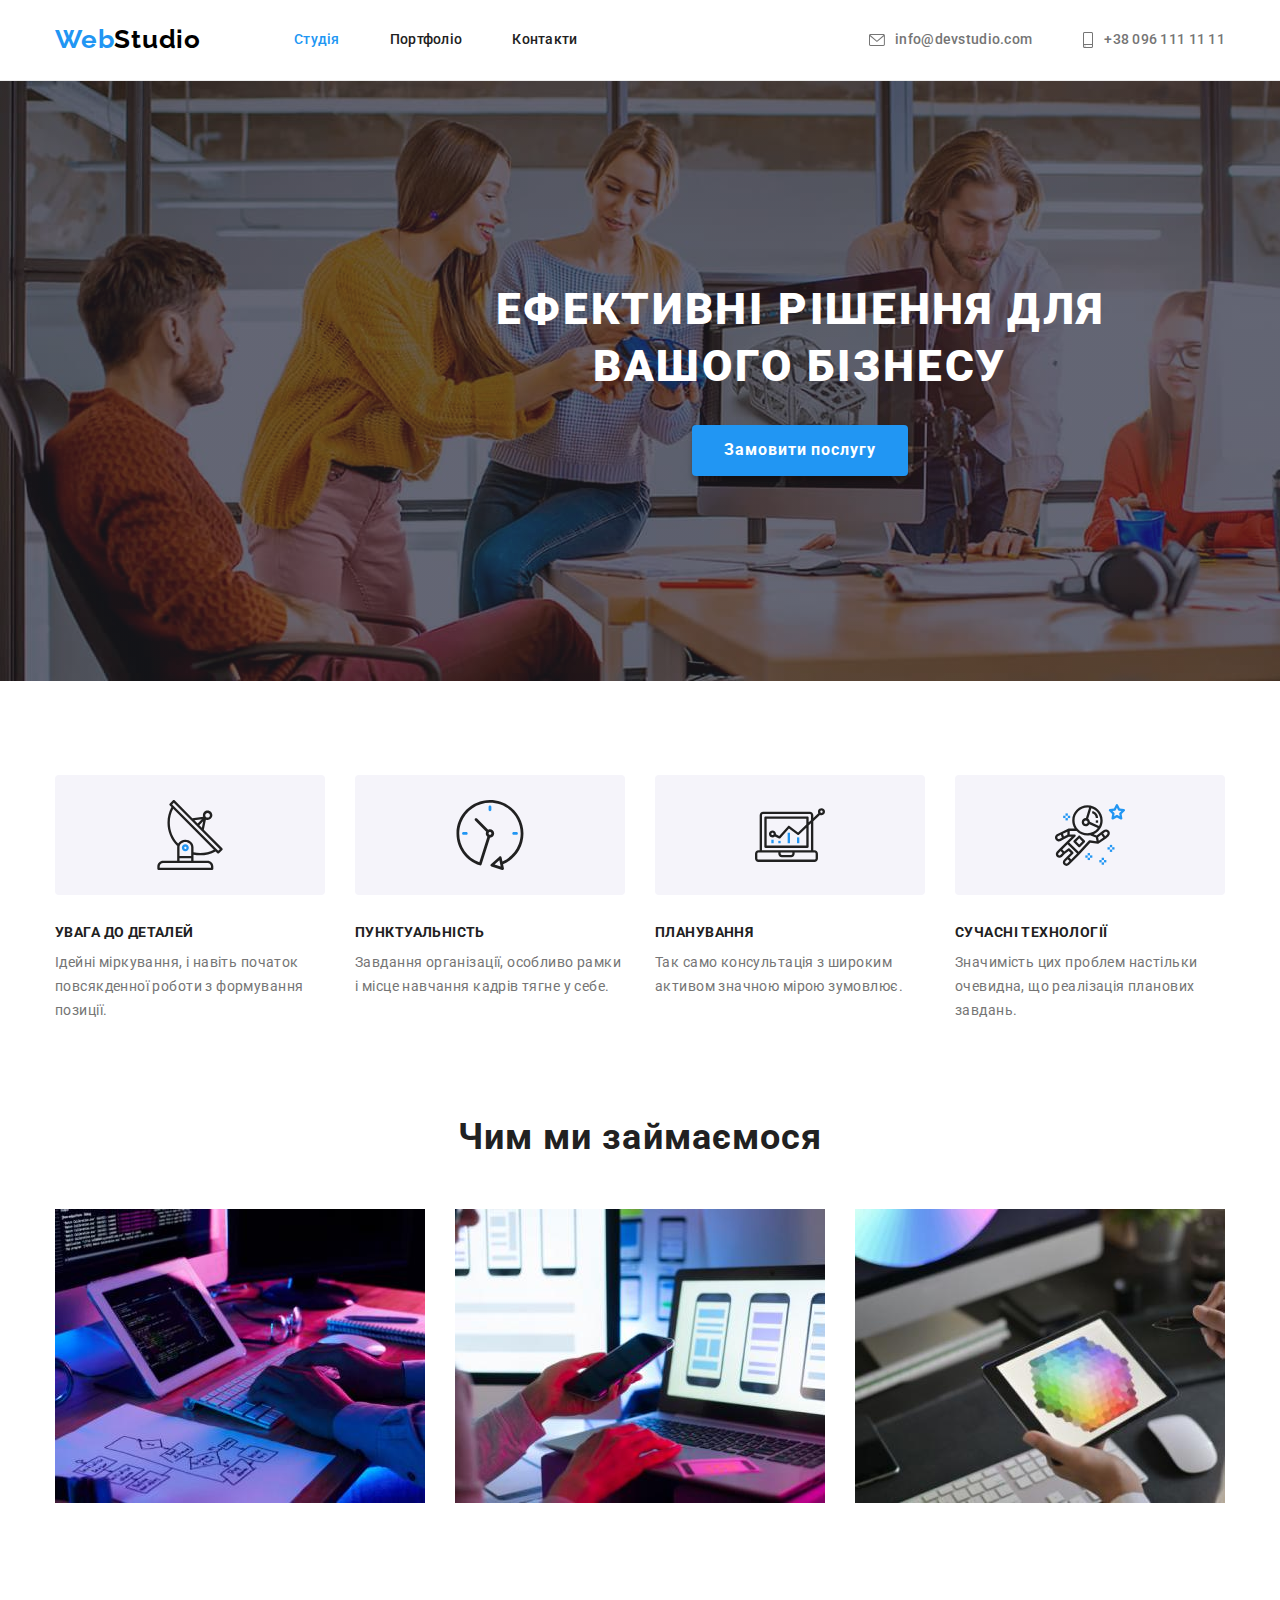
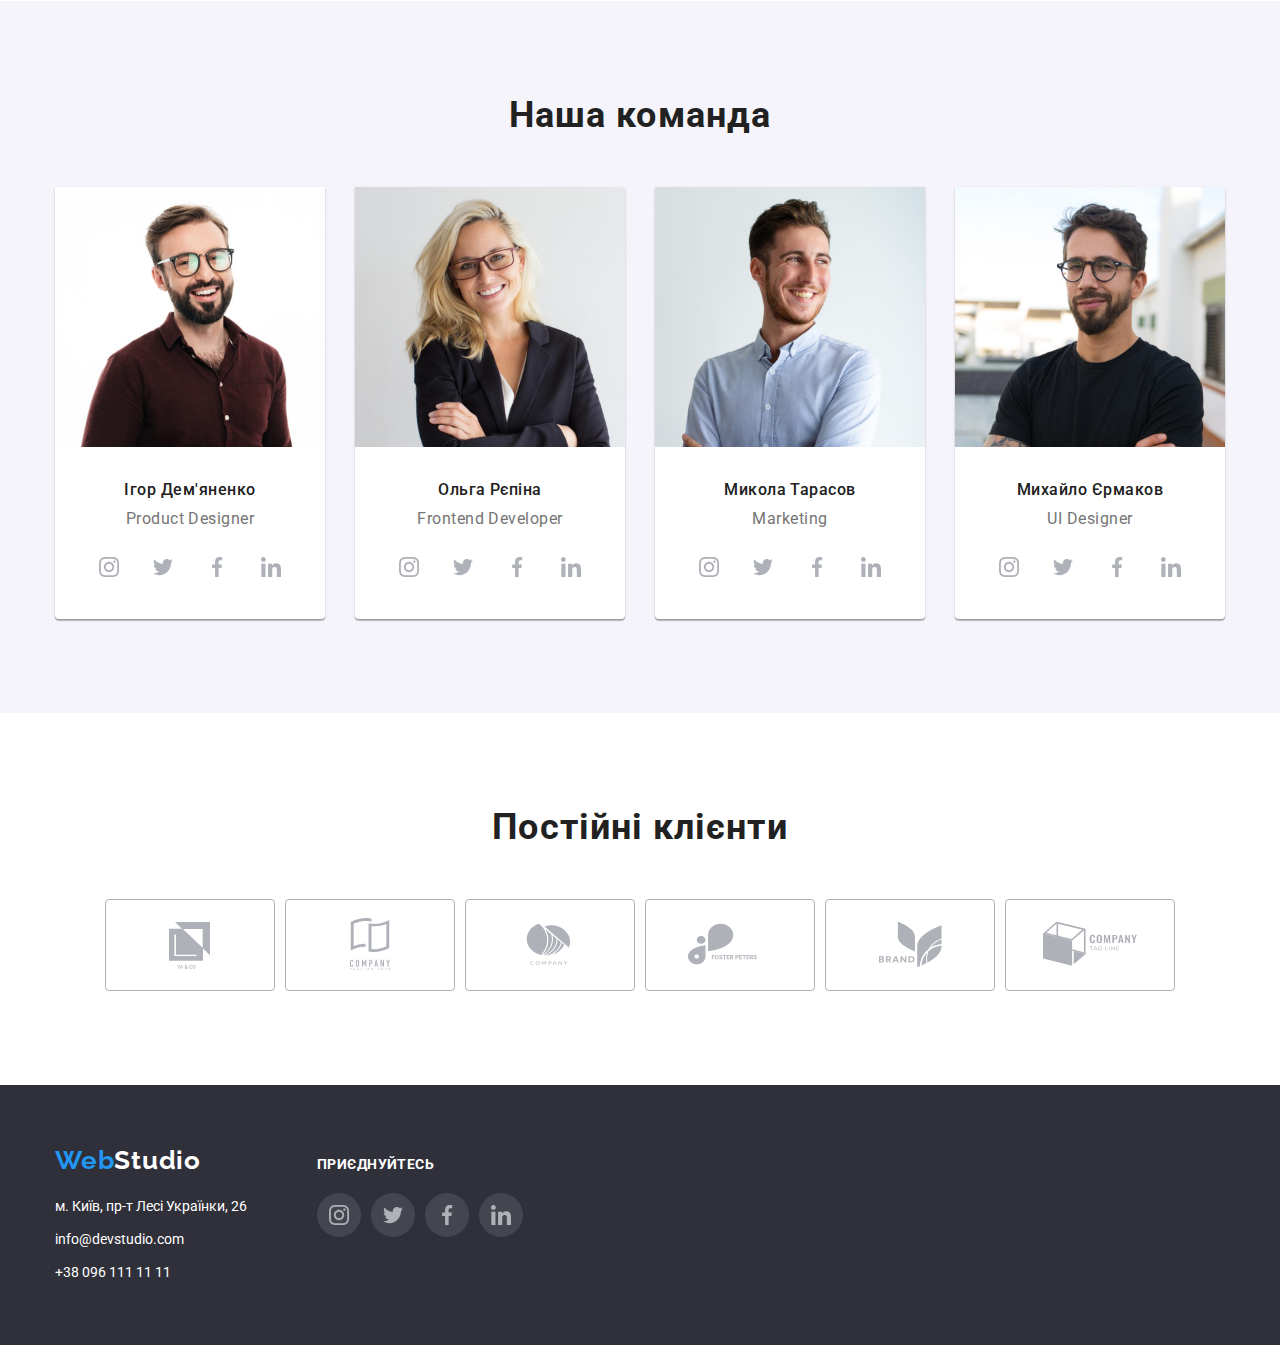
==== commit 51a020ca: "goit-markup-hw-04" ====
--- a/index.html
+++ b/index.html
@@ -33,7 +33,7 @@
                 </svg>info@devstudio.com</a>
           </li>
           <li class="item">
-            <a href="tel:+380961111111" class="link contacts"><svg class="contact-icons" width="16px" height="12px">
+            <a href="tel:+380961111111" class="link contacts"><svg class="contact-icons" width="12px" height="16px">
               <use href="./images/icons.svg#icon-smartphone"></use>
               </svg>+38 096 111 11 11</a>
           </li>
@@ -204,24 +204,24 @@
       <section class="section-clients">
         <div class="container"><h2 class="clients-title">Постійні клієнти</h2>
         <div class="clients-list"><ul class="clients-list list">
-        <li class="clients-item"><svg class="clients-icon" width="160px" height="106px">
+        <li><a href="#" class="clients-item"><svg class="clients-icon" width="160px" height="106px">
           <use href="./images/icons.svg#icon-clients-logo1"></use>
-          </svg></li>
-        <li class="clients-item"><svg class="clients-icon" width="160px" height="106px">
+          </svg></a></li>
+        <li><a href="#" class="clients-item"><svg class="clients-icon" width="160px" height="106px">
           <use href="./images/icons.svg#icon-clients-logo2"></use>
-          </svg></li>
-        <li class="clients-item"><svg class="clients-icon" width="160px" height="106px">
+          </svg></a></li>
+        <li><a href="#" class="clients-item"><svg class="clients-icon" width="160px" height="106px">
           <use href="./images/icons.svg#icon-clients-logo3"></use>
-          </svg></li>
-        <li class="clients-item"><svg class="clients-icon" width="160px" height="106px">
+          </svg></a></li>
+        <li><a href="#" class="clients-item"><svg class="clients-icon" width="160px" height="106px">
           <use href="./images/icons.svg#icon-clients-logo4"></use>
-          </svg></li>
-        <li class="clients-item"><svg class="clients-icon" width="160px" height="106px">
+          </svg></a></li>
+        <li><a href="#" class="clients-item"><svg class="clients-icon" width="160px" height="106px">
           <use href="./images/icons.svg#icon-clients-logo5"></use>
-          </svg></li>
-        <li class="clients-item"><svg class="clients-icon" width="160px" height="106px">
+          </svg></a></li>
+        <li><a href="#" class="clients-item"><svg class="clients-icon" width="160px" height="106px">
           <use href="./images/icons.svg#icon-clients-logo6"></use>
-          </svg></li></ul></div>
+          </svg></li></a></ul></div>
       </div>
       </section>
     </main>
--- a/css/main.css
+++ b/css/main.css
@@ -200,9 +200,9 @@
     color: var(--accent-color);
 }
 
-/* .link.current {
-    color: currentColor;
-} */
+.link.current {
+    color: var(--accent-color);
+}
 
 .contact-icons {
     align-self: center;
@@ -224,6 +224,11 @@
     url(../images/hero-image.jpg);
     background-repeat: no-repeat;
     background-size: cover;
+    width: 1600px;
+    height: 600px;
+
+    margin-left: auto;
+    margin-right: auto;
 }
 
 .hero-title {
@@ -356,7 +361,7 @@
 .feature-text {
     color: var(--primary-text-color);
     font-size: 14px;
-    line-height: 1.14;
+    line-height: 1.71;
     letter-spacing: 0.03em;
     margin-top: 0;
     margin-bottom: 0;
@@ -368,9 +373,9 @@
 
 .feature-pics {
     display: flex;
+    justify-content: center;
     width: 270px;
     height: 120px;
-    padding: 25px 100px;
     align-items: center;
     background-color: var(--secondary-bg-color);
     margin-bottom: 30px;
@@ -478,7 +483,6 @@
     align-items: center;
     height: 44px;
     width: 44px;
-    padding: 12px;
     border-radius: 50%;
     color: var(--icons-color);
     cursor: pointer;
@@ -600,6 +604,13 @@
     margin: 0;
 }
 
+.portfolio-link:hover,
+.portfolio-link:focus {
+    box-shadow: 0px 1px 1px rgba(0, 0, 0, 0.12),
+    0px 4px 4px rgba(0, 0, 0, 0.06),
+    1px 4px 6px rgba(0, 0, 0, 0.16);
+}
+
 .portfolio-list .border {
     padding: 20px 24px;
 
@@ -616,10 +627,12 @@
     border-left-color: #EEEEEE;
 }
 
-.card:hover,
+/* .card:hover,
 .card:focus {
-    box-shadow: 0px 1px 1px rgba(0, 0, 0, 0.12), 0px 4px 4px rgba(0, 0, 0, 0.06), 1px 4px 6px rgba(0, 0, 0, 0.16);
-}
+    box-shadow: 0px 1px 1px rgba(0, 0, 0, 0.12),
+    0px 4px 4px rgba(0, 0, 0, 0.06),
+    1px 4px 6px rgba(0, 0, 0, 0.16);
+} */
 
 /* Постійні клієнти */
 /* .clients {
@@ -649,25 +662,21 @@
 
 .clients-list {
     display: flex;
+    gap: 10px;
     justify-content: center;
     align-items: center;
 }
 
 .clients-item {
     display: flex;
+    justify-content: center;
     width: 170px;
     height: 92px;
-    padding: 16px 32px;
-    align-items: center;
-    margin-right: 30px;
+    align-items: center;
     border: 1px solid ;
     color: var(--icons-color);
     border-color: var(--border-color);
     border-radius: 4px;
-}
-
-.clients-item:last-child {
-    margin-right: 0;
 }
 
 .clients-item:hover,
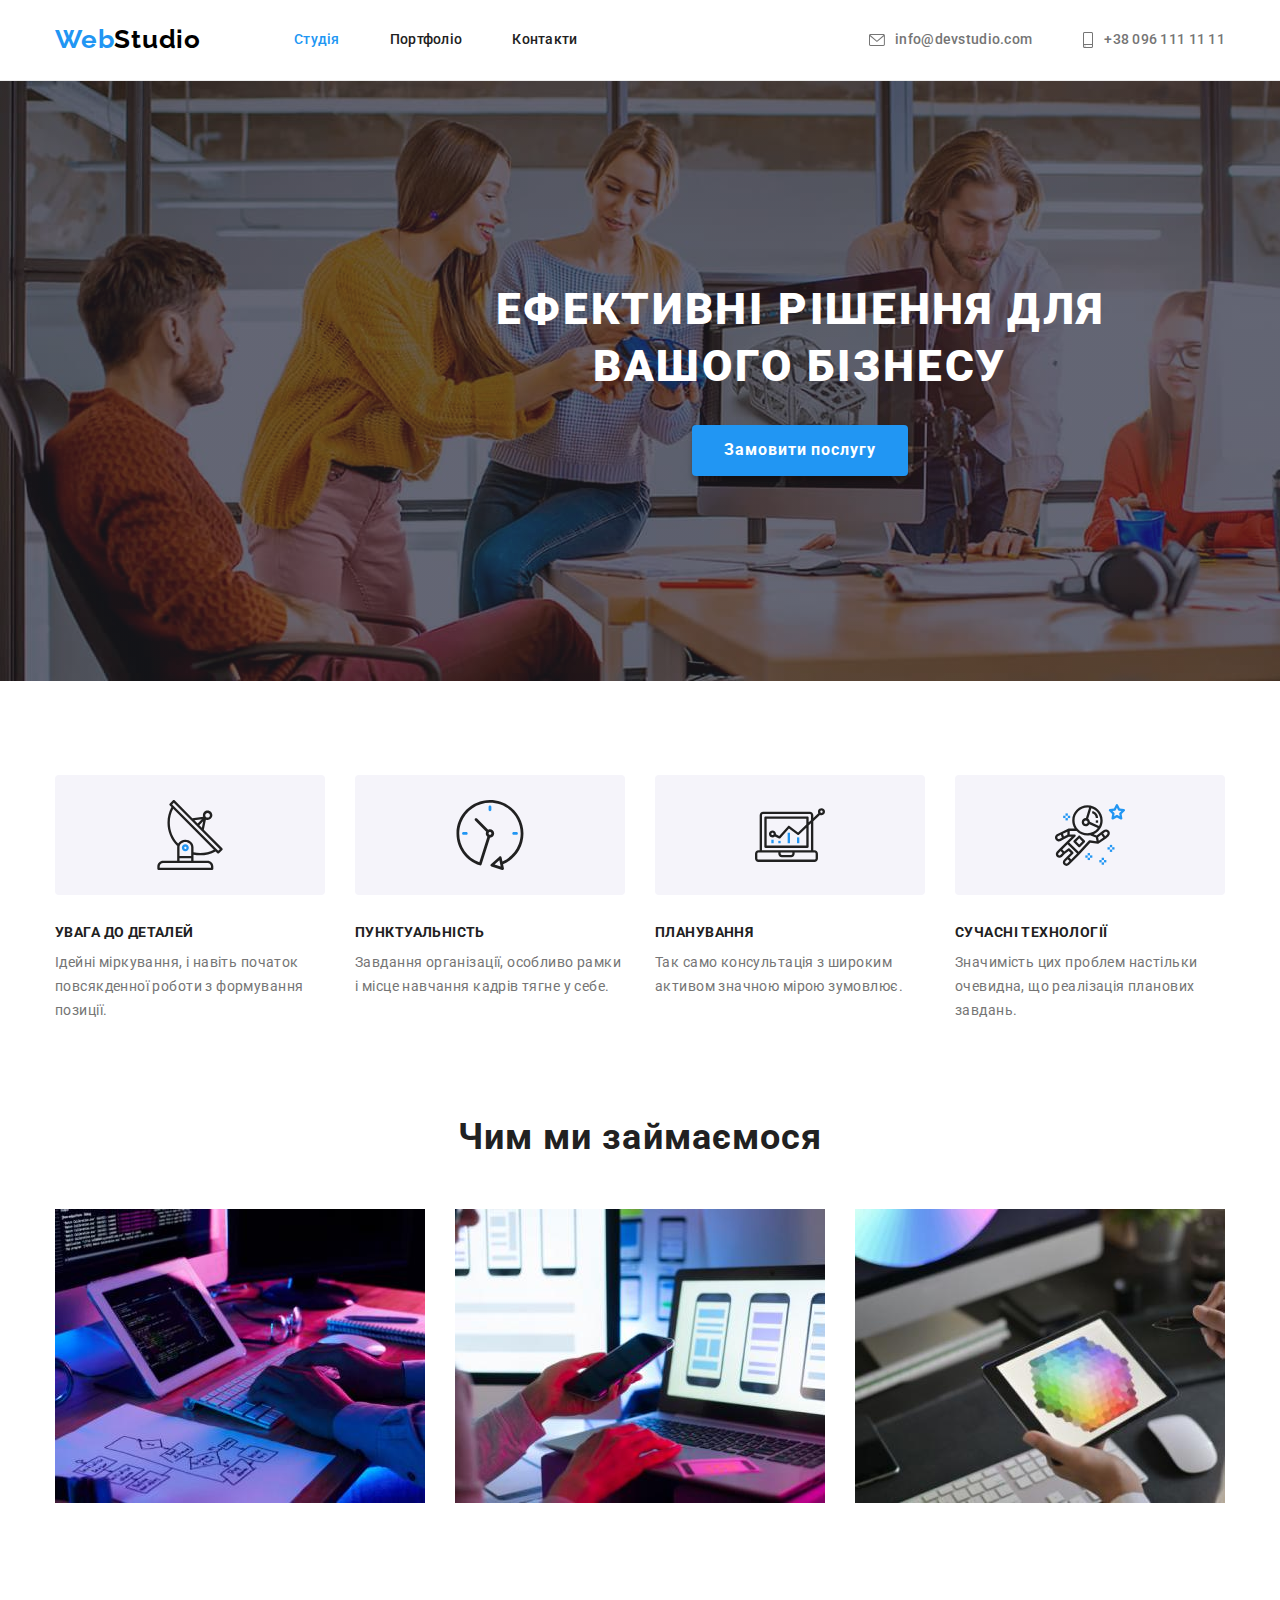
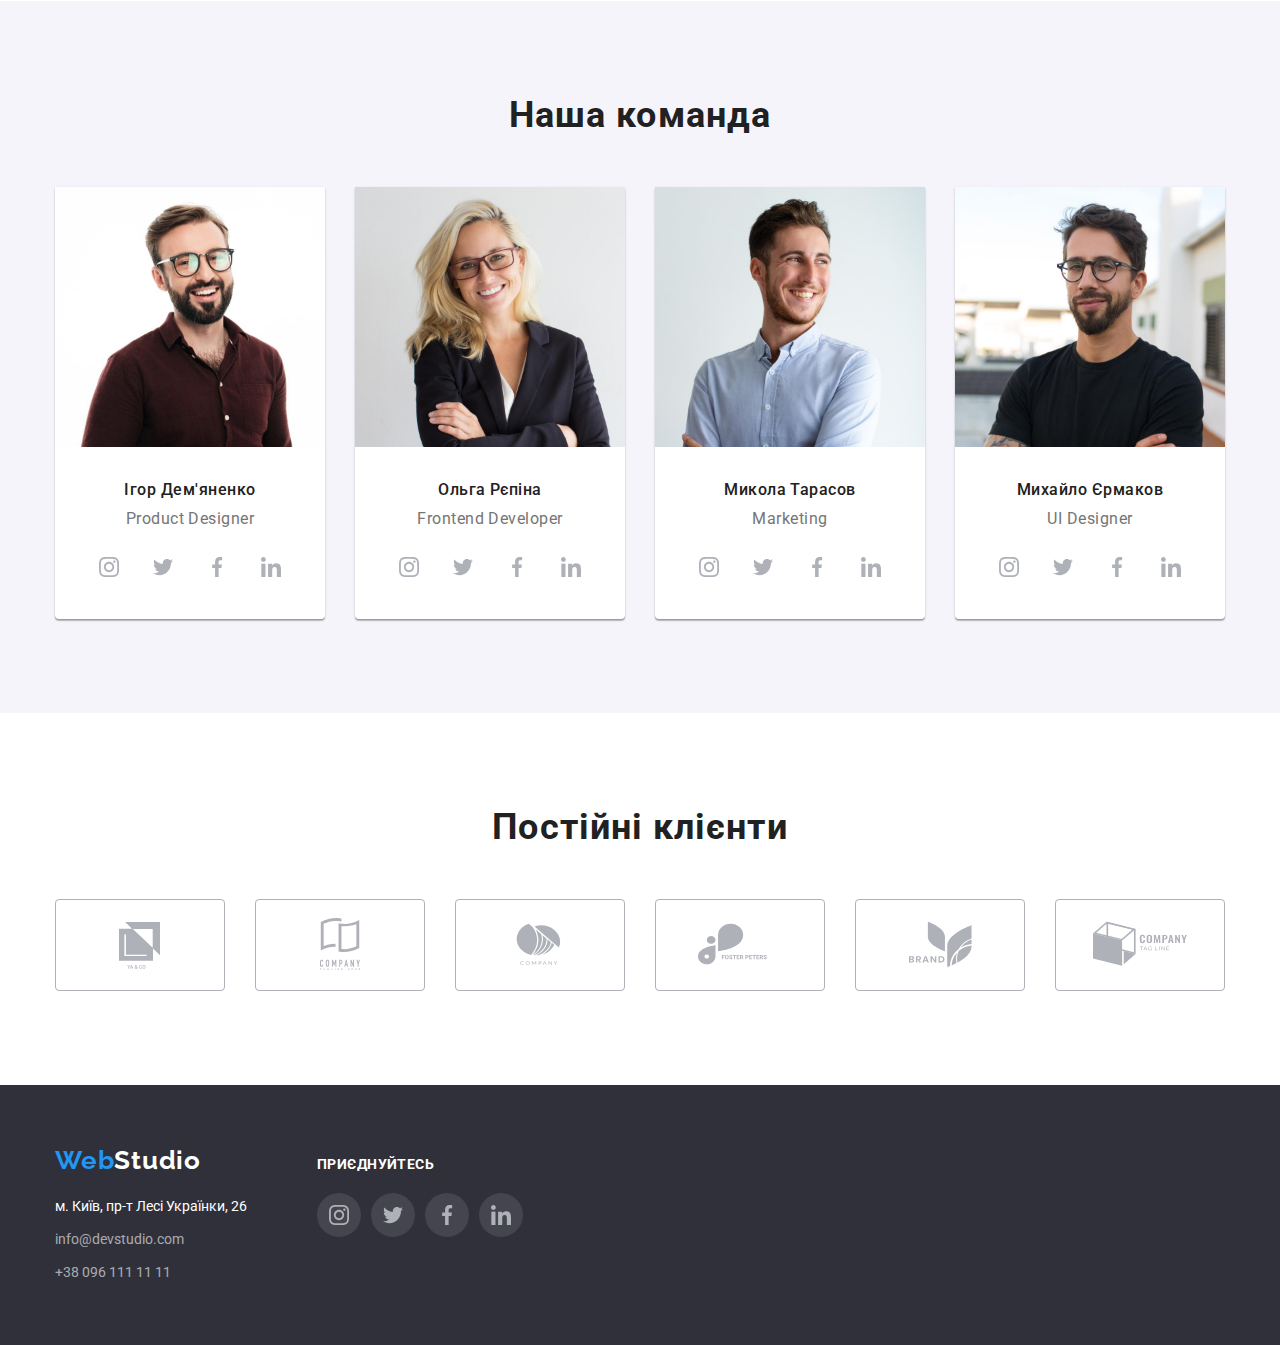
==== commit 72457ef0: "goit-markup-hw-04" ====
--- a/index.html
+++ b/index.html
@@ -204,22 +204,22 @@
       <section class="section-clients">
         <div class="container"><h2 class="clients-title">Постійні клієнти</h2>
         <div class="clients-list"><ul class="clients-list list">
-        <li><a href="#" class="clients-item"><svg class="clients-icon" width="160px" height="106px">
+        <li><a href="#" class="clients-item"><svg class="clients-icon" width="106" height="160">
           <use href="./images/icons.svg#icon-clients-logo1"></use>
           </svg></a></li>
-        <li><a href="#" class="clients-item"><svg class="clients-icon" width="160px" height="106px">
+        <li><a href="#" class="clients-item"><svg class="clients-icon" width="106" height="160">
           <use href="./images/icons.svg#icon-clients-logo2"></use>
           </svg></a></li>
-        <li><a href="#" class="clients-item"><svg class="clients-icon" width="160px" height="106px">
+        <li><a href="#" class="clients-item"><svg class="clients-icon" width="106" height="160">
           <use href="./images/icons.svg#icon-clients-logo3"></use>
           </svg></a></li>
-        <li><a href="#" class="clients-item"><svg class="clients-icon" width="160px" height="106px">
+        <li><a href="#" class="clients-item"><svg class="clients-icon" width="106" height="160">
           <use href="./images/icons.svg#icon-clients-logo4"></use>
           </svg></a></li>
-        <li><a href="#" class="clients-item"><svg class="clients-icon" width="160px" height="106px">
+        <li><a href="#" class="clients-item"><svg class="clients-icon" width="106" height="160">
           <use href="./images/icons.svg#icon-clients-logo5"></use>
           </svg></a></li>
-        <li><a href="#" class="clients-item"><svg class="clients-icon" width="160px" height="106px">
+        <li><a href="#" class="clients-item"><svg class="clients-icon" width="106" height="160">
           <use href="./images/icons.svg#icon-clients-logo6"></use>
           </svg></li></a></ul></div>
       </div>
--- a/css/main.css
+++ b/css/main.css
@@ -600,6 +600,7 @@
 }
 
 .portfolio-link {
+    display: block;
     text-decoration: none;
     margin: 0;
 }
@@ -662,7 +663,7 @@
 
 .clients-list {
     display: flex;
-    gap: 10px;
+    gap: 30px;
     justify-content: center;
     align-items: center;
 }
@@ -709,7 +710,7 @@
     display: inline-block;
     text-decoration: none;
     font-style: normal;
-    color: #FFFFFF;
+    color: rgba(255, 255, 255, 0.6);
     font-size: 14px;
     line-height: 1.71;
     margin-bottom: 9px;
@@ -719,7 +720,7 @@
     display: inline-block;
     text-decoration: none;
     font-style: normal;
-    color: #FFFFFF;
+    color:rgba(255, 255, 255, 0.6);
     font-size: 14px;
     line-height: 1.71;
 }
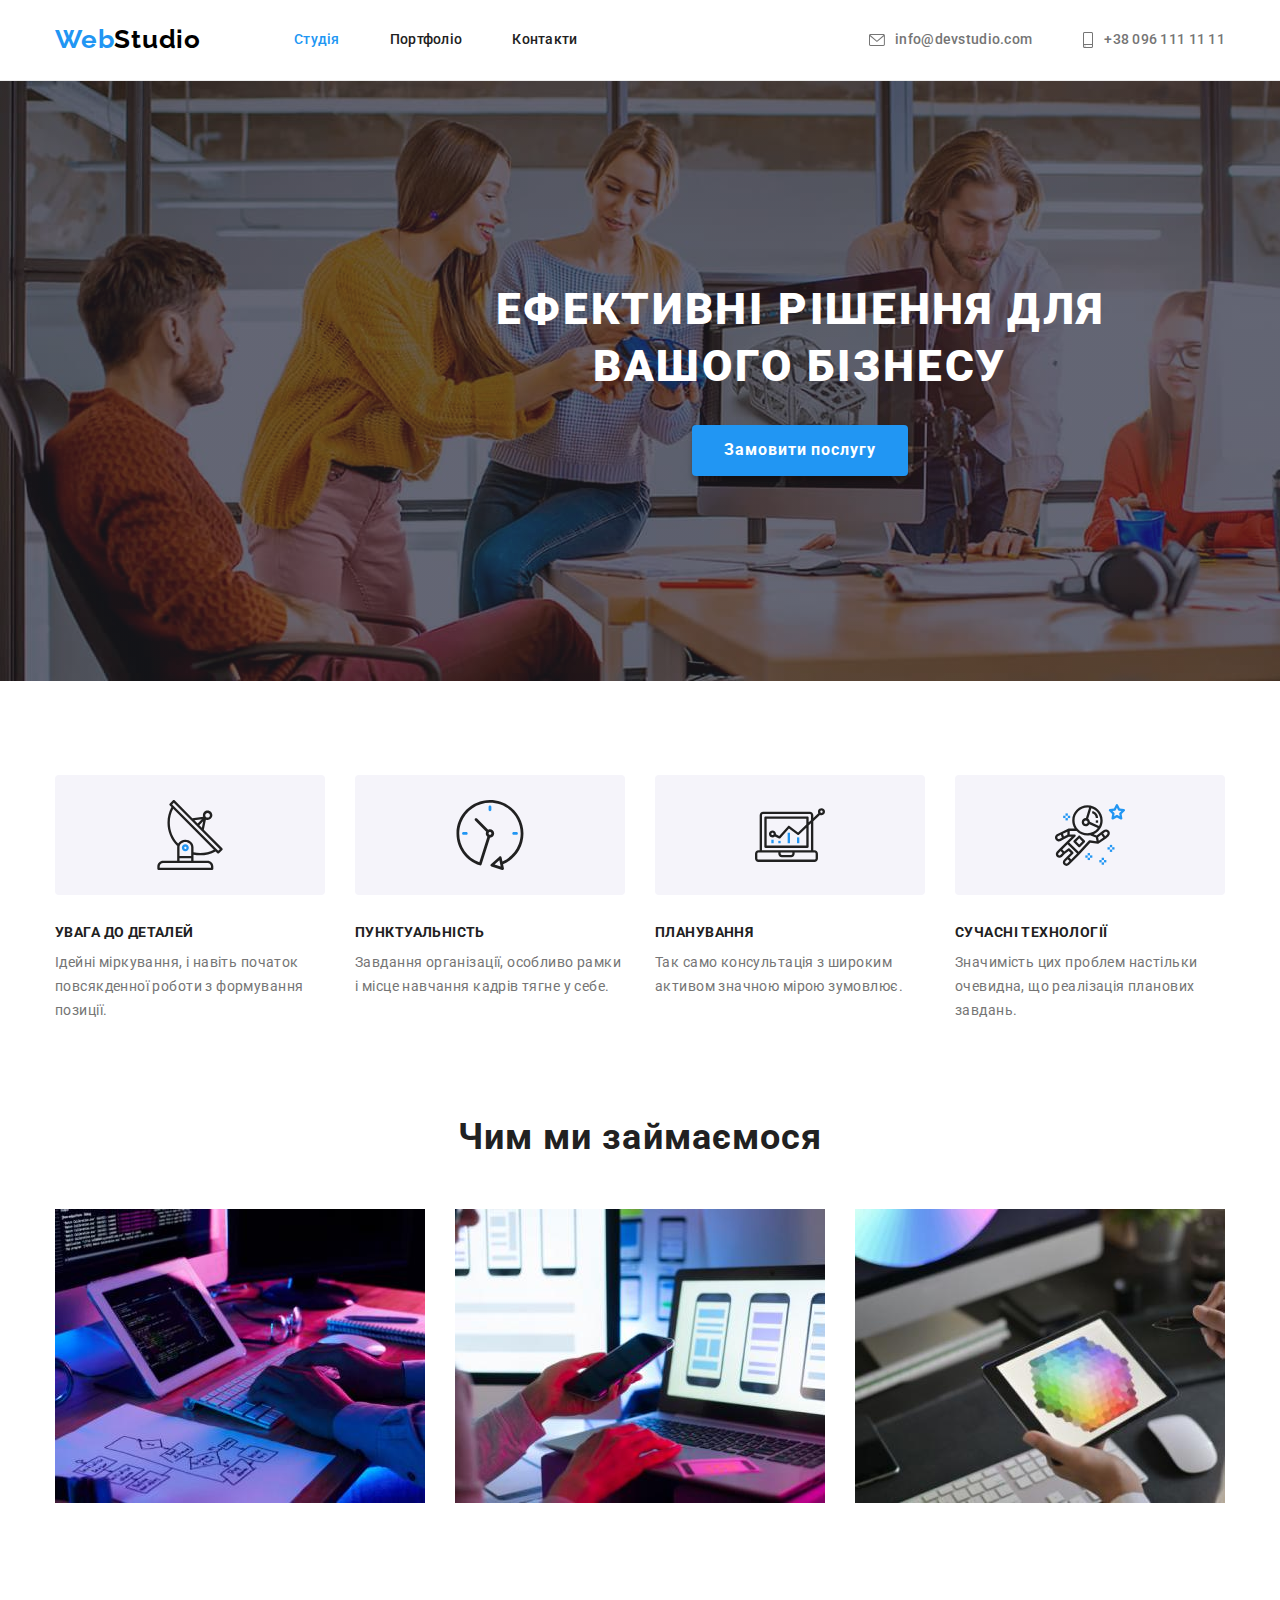
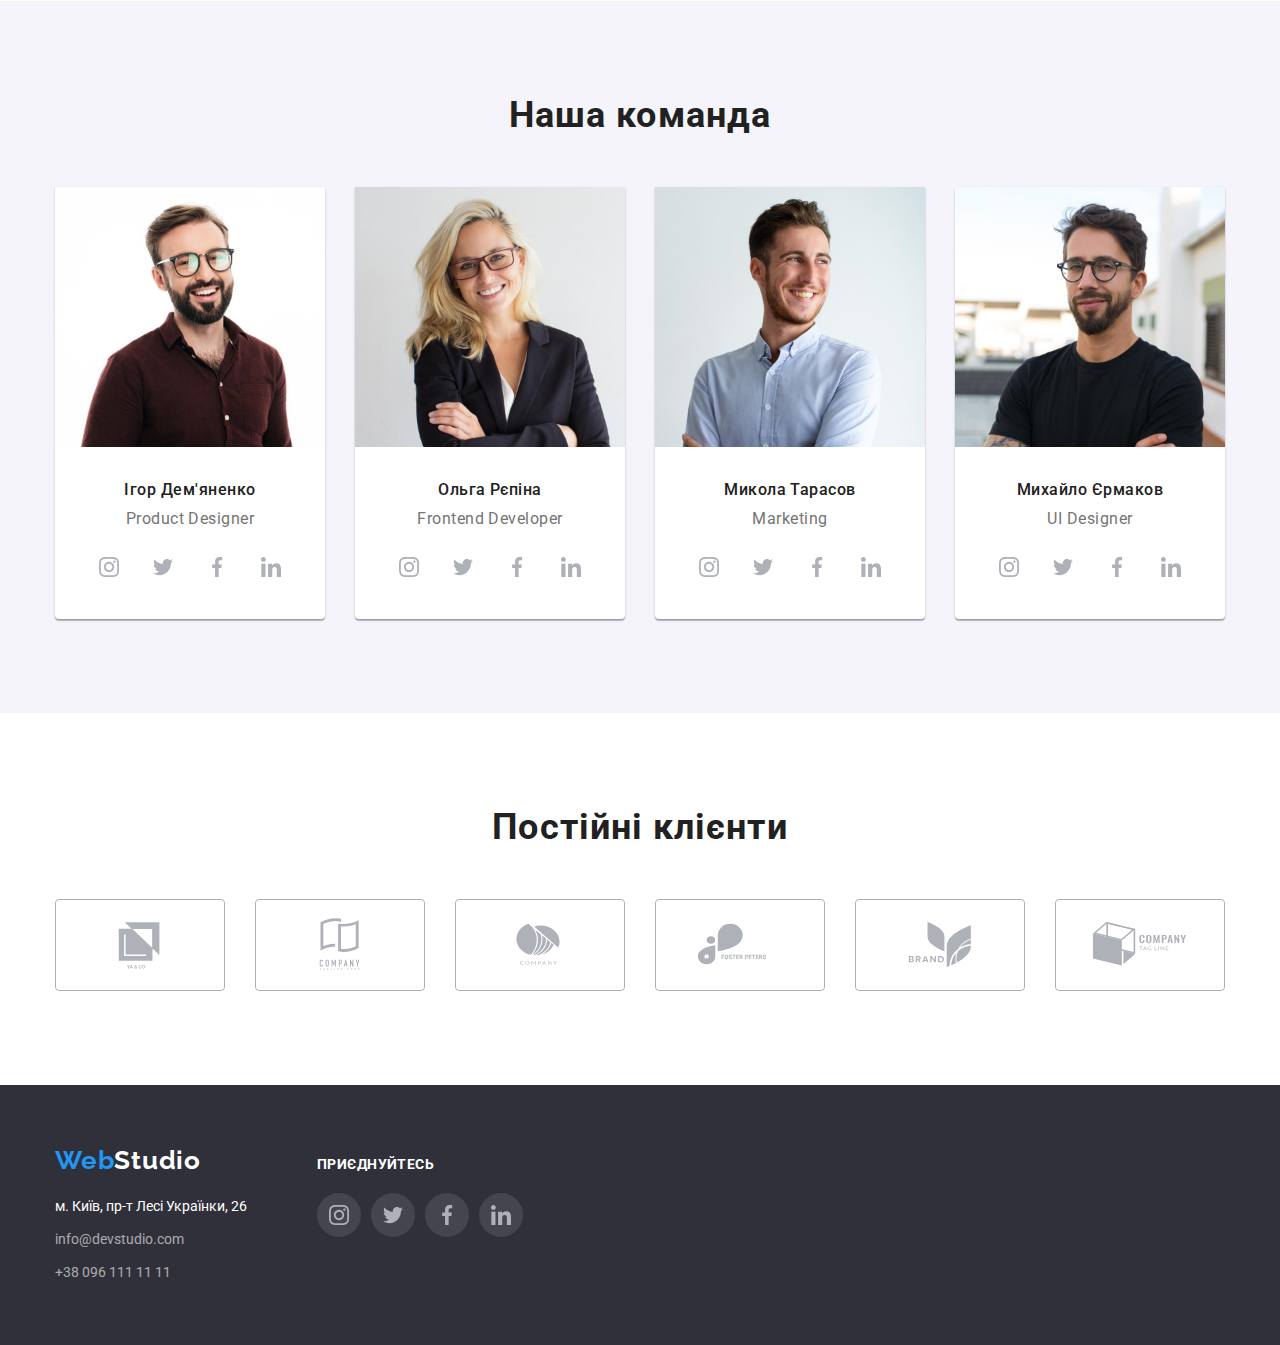
==== commit 8256b46c: "goit-markup-hw-04" ====
--- a/index.html
+++ b/index.html
@@ -28,12 +28,12 @@
         <ul class="nav-contacts list">
           <li class="item">
             <a href="mailto:info@devstudio.com" class="link contacts">
-              <svg class="contact-icons" width="16px" height="12px">
+              <svg class="contact-icons" width="16" height="12">
                 <use href="./images/icons.svg#icon-envelope"></use>
                 </svg>info@devstudio.com</a>
           </li>
           <li class="item">
-            <a href="tel:+380961111111" class="link contacts"><svg class="contact-icons" width="12px" height="16px">
+            <a href="tel:+380961111111" class="link contacts"><svg class="contact-icons" width="12" height="16">
               <use href="./images/icons.svg#icon-smartphone"></use>
               </svg>+38 096 111 11 11</a>
           </li>
@@ -51,7 +51,7 @@
         <div class="container"><h2 class="visually-hidden">Наші переваги</h2>
         <ul class="feature list">
           <li class="item">
-            <div class="feature-pics"><svg width="70px" height="70px">
+            <div class="feature-pics"><svg width="70" height="70">
               <use href="./images/icons.svg#icon-antenna"></use>
               </svg></div>
             <h3 class="feature-title">Увага до деталей</h3>
@@ -61,7 +61,7 @@
             </p>
           </li>
           <li class="item">
-            <div class="feature-pics"><svg width="70px" height="70px">
+            <div class="feature-pics"><svg width="70" height="70">
               <use href="./images/icons.svg#icon-clock"></use>
               </svg></div>
             <h3 class="feature-title">Пунктуальність</h3>
@@ -71,7 +71,7 @@
             </p>
           </li>
           <li class="item">
-            <div class="feature-pics"><svg width="70px" height="70px">
+            <div class="feature-pics"><svg width="70" height="70">
               <use href="./images/icons.svg#icon-diagram"></use>
               </svg></div>
             <h3 class="feature-title">Планування</h3>
@@ -80,7 +80,7 @@
             </p>
           </li>
           <li class="item">
-            <div class="feature-pics"><svg width="70px" height="70px">
+            <div class="feature-pics"><svg width="70" height="70">
               <use href="./images/icons.svg#icon-astronaut"></use>
               </svg></div>
             <h3 class="feature-title">Сучасні технології</h3>
@@ -118,16 +118,16 @@
             <div class="team"><h3 class="family-name">Ігор Дем'яненко</h3>
             <p class="family-jobtitle">Product Designer</p></div>
             <ul class="family-media list">
-              <li class="social-item"><a href="#" class="social-link"><svg class="social-icon" width="20px" height="20px">
-                <use href="./images/icons.svg#icon-instagram"></use>
-                </svg></a></li>
-                <li class="social-item"><a href="#" class="social-link"><svg class="social-icon" width="20px" height="20px">
-                <use href="./images/icons.svg#icon-twitter"></use>
-                </svg></a></li>
-                <li class="social-item"><a href="#" class="social-link"><svg class="social-icon" width="20px" height="20px">
-                <use href="./images/icons.svg#icon-facebook"></use>
-                </svg></a></li>
-                <li class="social-item"><a href="#" class="social-link"><svg class="social-icon" width="20px" height="20px">
+              <li class="social-item"><a href="#" class="social-link"><svg class="social-icon" width="20" height="20">
+                <use href="./images/icons.svg#icon-instagram"></use>
+                </svg></a></li>
+                <li class="social-item"><a href="#" class="social-link"><svg class="social-icon" width="20" height="20">
+                <use href="./images/icons.svg#icon-twitter"></use>
+                </svg></a></li>
+                <li class="social-item"><a href="#" class="social-link"><svg class="social-icon" width="20" height="20">
+                <use href="./images/icons.svg#icon-facebook"></use>
+                </svg></a></li>
+                <li class="social-item"><a href="#" class="social-link"><svg class="social-icon" width="20" height="20">
                 <use href="./images/icons.svg#icon-linkedin"></use>
                 </svg></a></li>
             </ul>
@@ -140,16 +140,16 @@
             <div class="team"><h3 class="family-name">Ольга Рєпіна</h3>
             <p class="family-jobtitle">Frontend Developer</p></div>
             <ul class="family-media list">
-              <li class="social-item"><a href="#" class="social-link"><svg class="social-icon" width="20px" height="20px">
-                <use href="./images/icons.svg#icon-instagram"></use>
-                </svg></a></li>
-                <li class="social-item"><a href="#" class="social-link"><svg class="social-icon" width="20px" height="20px">
-                <use href="./images/icons.svg#icon-twitter"></use>
-                </svg></a></li>
-                <li class="social-item"><a href="#" class="social-link"><svg class="social-icon" width="20px" height="20px">
-                <use href="./images/icons.svg#icon-facebook"></use>
-                </svg></a></li>
-                <li class="social-item"><a href="#" class="social-link"><svg class="social-icon" width="20px" height="20px">
+              <li class="social-item"><a href="#" class="social-link"><svg class="social-icon" width="20" height="20">
+                <use href="./images/icons.svg#icon-instagram"></use>
+                </svg></a></li>
+                <li class="social-item"><a href="#" class="social-link"><svg class="social-icon" width="20" height="20">
+                <use href="./images/icons.svg#icon-twitter"></use>
+                </svg></a></li>
+                <li class="social-item"><a href="#" class="social-link"><svg class="social-icon" width="20" height="20">
+                <use href="./images/icons.svg#icon-facebook"></use>
+                </svg></a></li>
+                <li class="social-item"><a href="#" class="social-link"><svg class="social-icon" width="20" height="20">
                 <use href="./images/icons.svg#icon-linkedin"></use>
                 </svg></a></li>
             </ul>
@@ -162,16 +162,16 @@
             <div class="team"><h3 class="family-name">Микола Тарасов</h3>
             <p class="family-jobtitle">Marketing</p></div>
             <ul class="family-media list">
-              <li class="social-item"><a href="#" class="social-link"><svg class="social-icon" width="20px" height="20px">
-                <use href="./images/icons.svg#icon-instagram"></use>
-                </svg></a></li>
-                <li class="social-item"><a href="#" class="social-link"><svg class="social-icon" width="20px" height="20px">
-                <use href="./images/icons.svg#icon-twitter"></use>
-                </svg></a></li>
-                <li class="social-item"><a href="#" class="social-link"><svg class="social-icon" width="20px" height="20px">
-                <use href="./images/icons.svg#icon-facebook"></use>
-                </svg></a></li>
-                <li class="social-item"><a href="#" class="social-link"><svg class="social-icon" width="20px" height="20px">
+              <li class="social-item"><a href="#" class="social-link"><svg class="social-icon" width="20" height="20">
+                <use href="./images/icons.svg#icon-instagram"></use>
+                </svg></a></li>
+                <li class="social-item"><a href="#" class="social-link"><svg class="social-icon" width="20" height="20">
+                <use href="./images/icons.svg#icon-twitter"></use>
+                </svg></a></li>
+                <li class="social-item"><a href="#" class="social-link"><svg class="social-icon" width="20" height="20">
+                <use href="./images/icons.svg#icon-facebook"></use>
+                </svg></a></li>
+                <li class="social-item"><a href="#" class="social-link"><svg class="social-icon" width="20" height="20">
                 <use href="./images/icons.svg#icon-linkedin"></use>
                 </svg></a></li>
             </ul>
@@ -184,16 +184,16 @@
             <div class="team"><h3 class="family-name">Михайло Єрмаков</h3>
             <p class="family-jobtitle">UI Designer</p></div>
             <ul class="family-media list">
-              <li class="social-item"><a href="#" class="social-link"><svg class="social-icon" width="20px" height="20px">
-                <use href="./images/icons.svg#icon-instagram"></use>
-                </svg></a></li>
-                <li class="social-item"><a href="#" class="social-link"><svg class="social-icon" width="20px" height="20px">
-                <use href="./images/icons.svg#icon-twitter"></use>
-                </svg></a></li>
-                <li class="social-item"><a href="#" class="social-link"><svg class="social-icon" width="20px" height="20px">
-                <use href="./images/icons.svg#icon-facebook"></use>
-                </svg></a></li>
-                <li class="social-item"><a href="#" class="social-link"><svg class="social-icon" width="20px" height="20px">
+              <li class="social-item"><a href="#" class="social-link"><svg class="social-icon" width="20" height="20">
+                <use href="./images/icons.svg#icon-instagram"></use>
+                </svg></a></li>
+                <li class="social-item"><a href="#" class="social-link"><svg class="social-icon" width="20" height="20">
+                <use href="./images/icons.svg#icon-twitter"></use>
+                </svg></a></li>
+                <li class="social-item"><a href="#" class="social-link"><svg class="social-icon" width="20" height="20">
+                <use href="./images/icons.svg#icon-facebook"></use>
+                </svg></a></li>
+                <li class="social-item"><a href="#" class="social-link"><svg class="social-icon" width="20" height="20">
                 <use href="./images/icons.svg#icon-linkedin"></use>
                 </svg></a></li>
             </ul>
@@ -204,22 +204,22 @@
       <section class="section-clients">
         <div class="container"><h2 class="clients-title">Постійні клієнти</h2>
         <div class="clients-list"><ul class="clients-list list">
-        <li><a href="#" class="clients-item"><svg class="clients-icon" width="106" height="160">
+        <li><a href="#" class="clients-item"><svg class="clients-icon" width="106" height="60">
           <use href="./images/icons.svg#icon-clients-logo1"></use>
           </svg></a></li>
-        <li><a href="#" class="clients-item"><svg class="clients-icon" width="106" height="160">
+        <li><a href="#" class="clients-item"><svg class="clients-icon" width="106" height="60">
           <use href="./images/icons.svg#icon-clients-logo2"></use>
           </svg></a></li>
-        <li><a href="#" class="clients-item"><svg class="clients-icon" width="106" height="160">
+        <li><a href="#" class="clients-item"><svg class="clients-icon" width="106" height="60">
           <use href="./images/icons.svg#icon-clients-logo3"></use>
           </svg></a></li>
-        <li><a href="#" class="clients-item"><svg class="clients-icon" width="106" height="160">
+        <li><a href="#" class="clients-item"><svg class="clients-icon" width="106" height="60">
           <use href="./images/icons.svg#icon-clients-logo4"></use>
           </svg></a></li>
-        <li><a href="#" class="clients-item"><svg class="clients-icon" width="106" height="160">
+        <li><a href="#" class="clients-item"><svg class="clients-icon" width="106" height="60">
           <use href="./images/icons.svg#icon-clients-logo5"></use>
           </svg></a></li>
-        <li><a href="#" class="clients-item"><svg class="clients-icon" width="106" height="160">
+        <li><a href="#" class="clients-item"><svg class="clients-icon" width="106" height="60">
           <use href="./images/icons.svg#icon-clients-logo6"></use>
           </svg></li></a></ul></div>
       </div>
@@ -253,16 +253,16 @@
       <div class="social-block">
         <h2 class="joinus-title">Приєднуйтесь</h2>
         <ul class="joinus-media list">
-        <li class="joinus social-item"><a href="#" class="joinus social-link"><svg class="joinus social-icon" width="20px" height="20px">
+        <li class="joinus social-item"><a href="#" class="joinus social-link"><svg class="joinus social-icon" width="20" height="20">
           <use href="./images/icons.svg#icon-instagram"></use>
           </svg></a></li>
-          <li class="joinus social-item"><a href="#" class="joinus social-link"><svg class="joinus social-icon" width="20px" height="20px">
+          <li class="joinus social-item"><a href="#" class="joinus social-link"><svg class="joinus social-icon" width="20" height="20">
           <use href="./images/icons.svg#icon-twitter"></use>
           </svg></a></li>
-          <li class="joinus social-item"><a href="#" class="joinus social-link"><svg class="joinus social-icon" width="20px" height="20px">
+          <li class="joinus social-item"><a href="#" class="joinus social-link"><svg class="joinus social-icon" width="20" height="20">
           <use href="./images/icons.svg#icon-facebook"></use>
           </svg></a></li>
-          <li class="joinus social-item"><a href="#" class="joinus social-link"><svg class="joinus social-icon" width="20px" height="20px">
+          <li class="joinus social-item"><a href="#" class="joinus social-link"><svg class="joinus social-icon" width="20" height="20">
           <use href="./images/icons.svg#icon-linkedin"></use>
           </svg></a></li>
       </ul></div></div></div>
--- a/css/main.css
+++ b/css/main.css
@@ -746,7 +746,7 @@
     display: inline-flex;
     font-weight: 700;
     font-size: 14px;
-    line-height: 1.14px;
+    line-height: 1.14;
     letter-spacing: 0.03em;
     color: var(--primary-white-color);
     text-transform: uppercase;
@@ -757,7 +757,7 @@
     display: flex;
     justify-content: center;
     align-items: center;
-    padding-top: 20px;
+    margin-top: 20px;
 }
 
 .joinus .social-item {
@@ -774,7 +774,6 @@
     align-items: center;
     height: 44px;
     width: 44px;
-    padding: 12px;
     border-radius: 50%;
     background-color: rgba(255, 255, 255, 0.1); 
     color: var(--icons-color);
